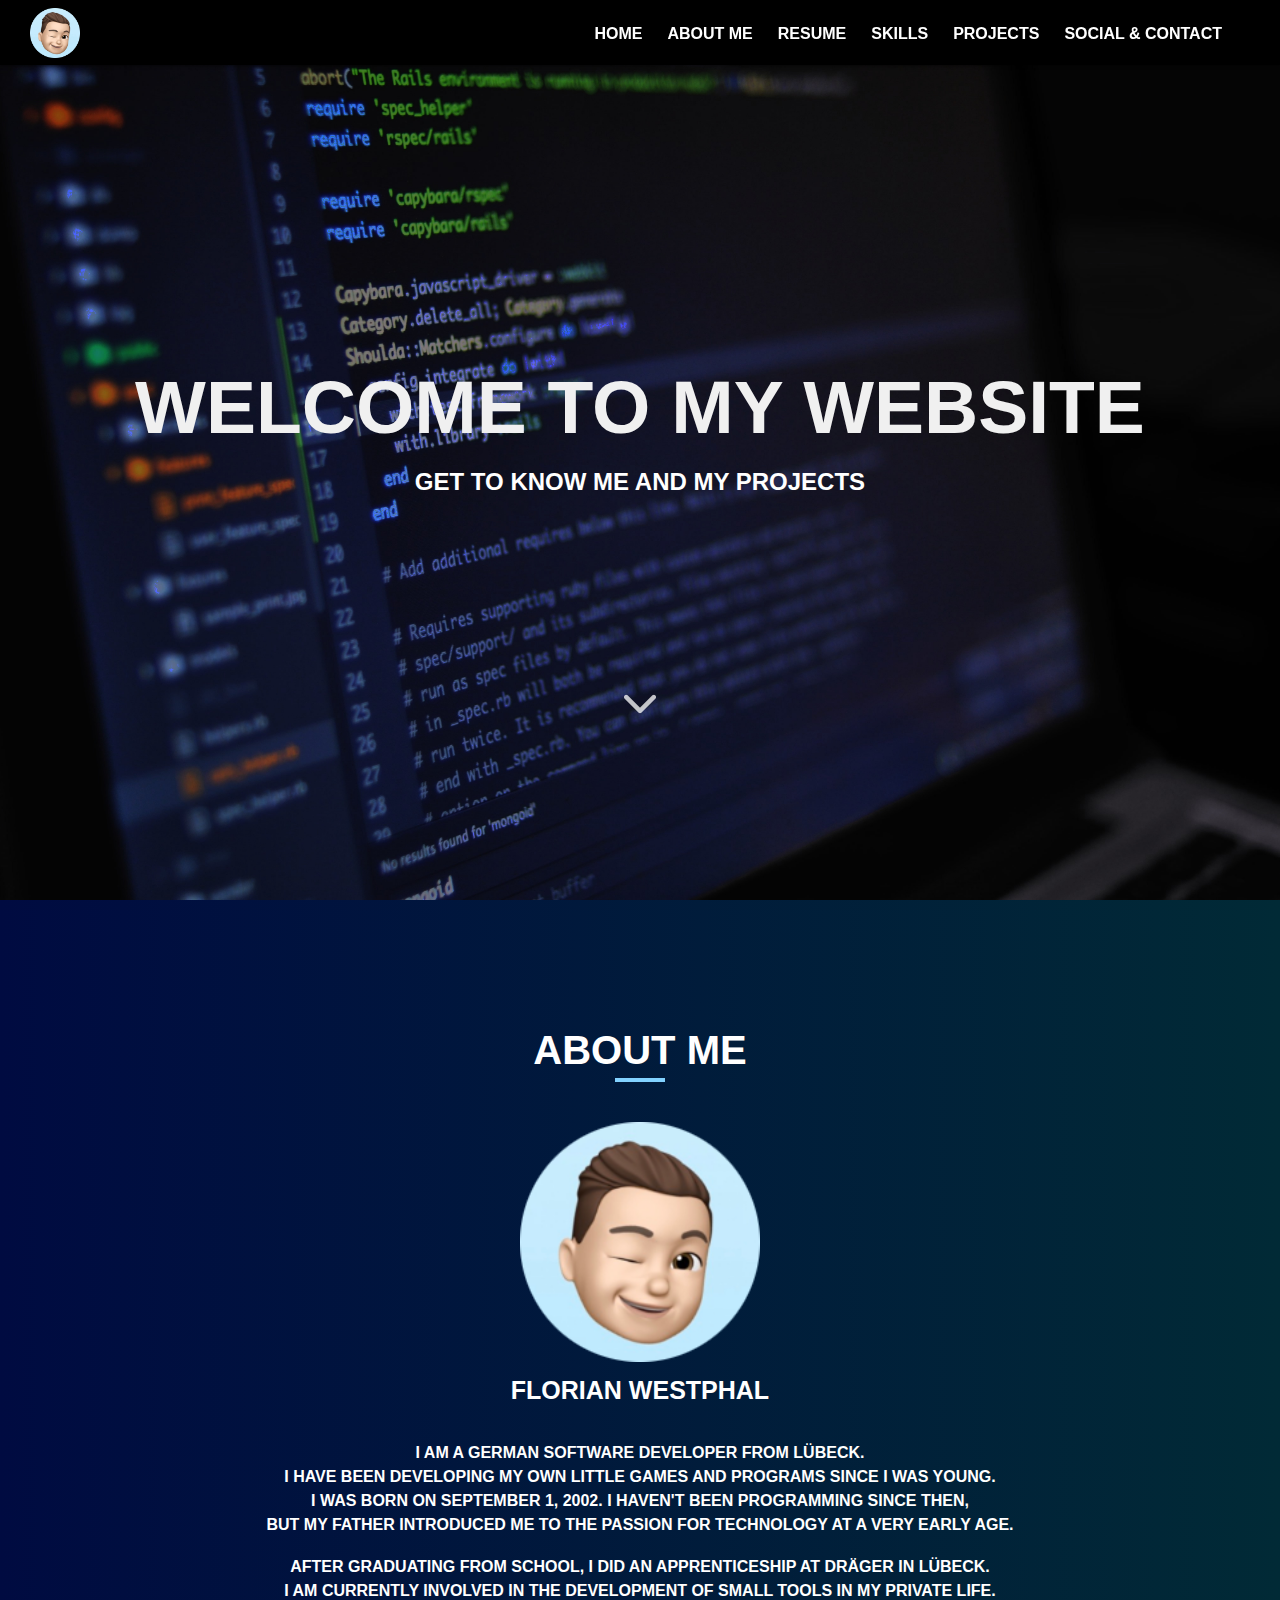
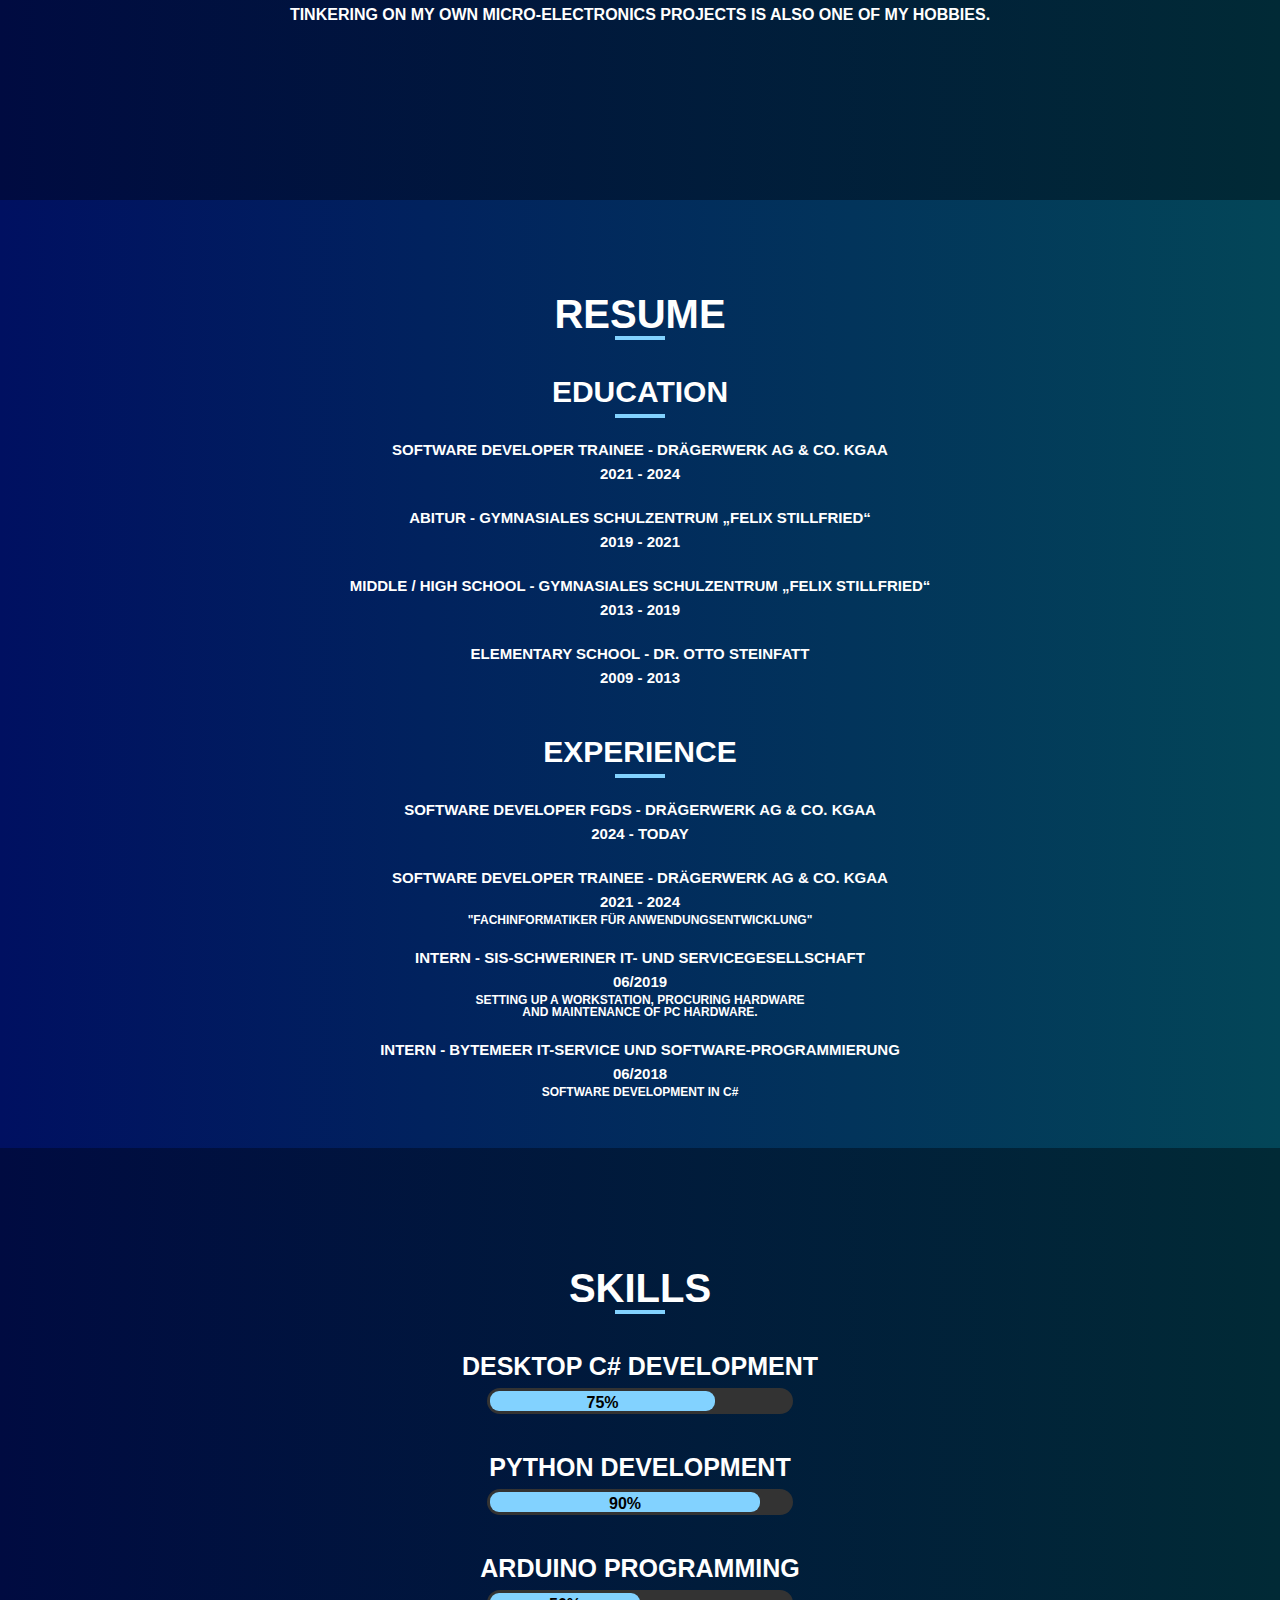
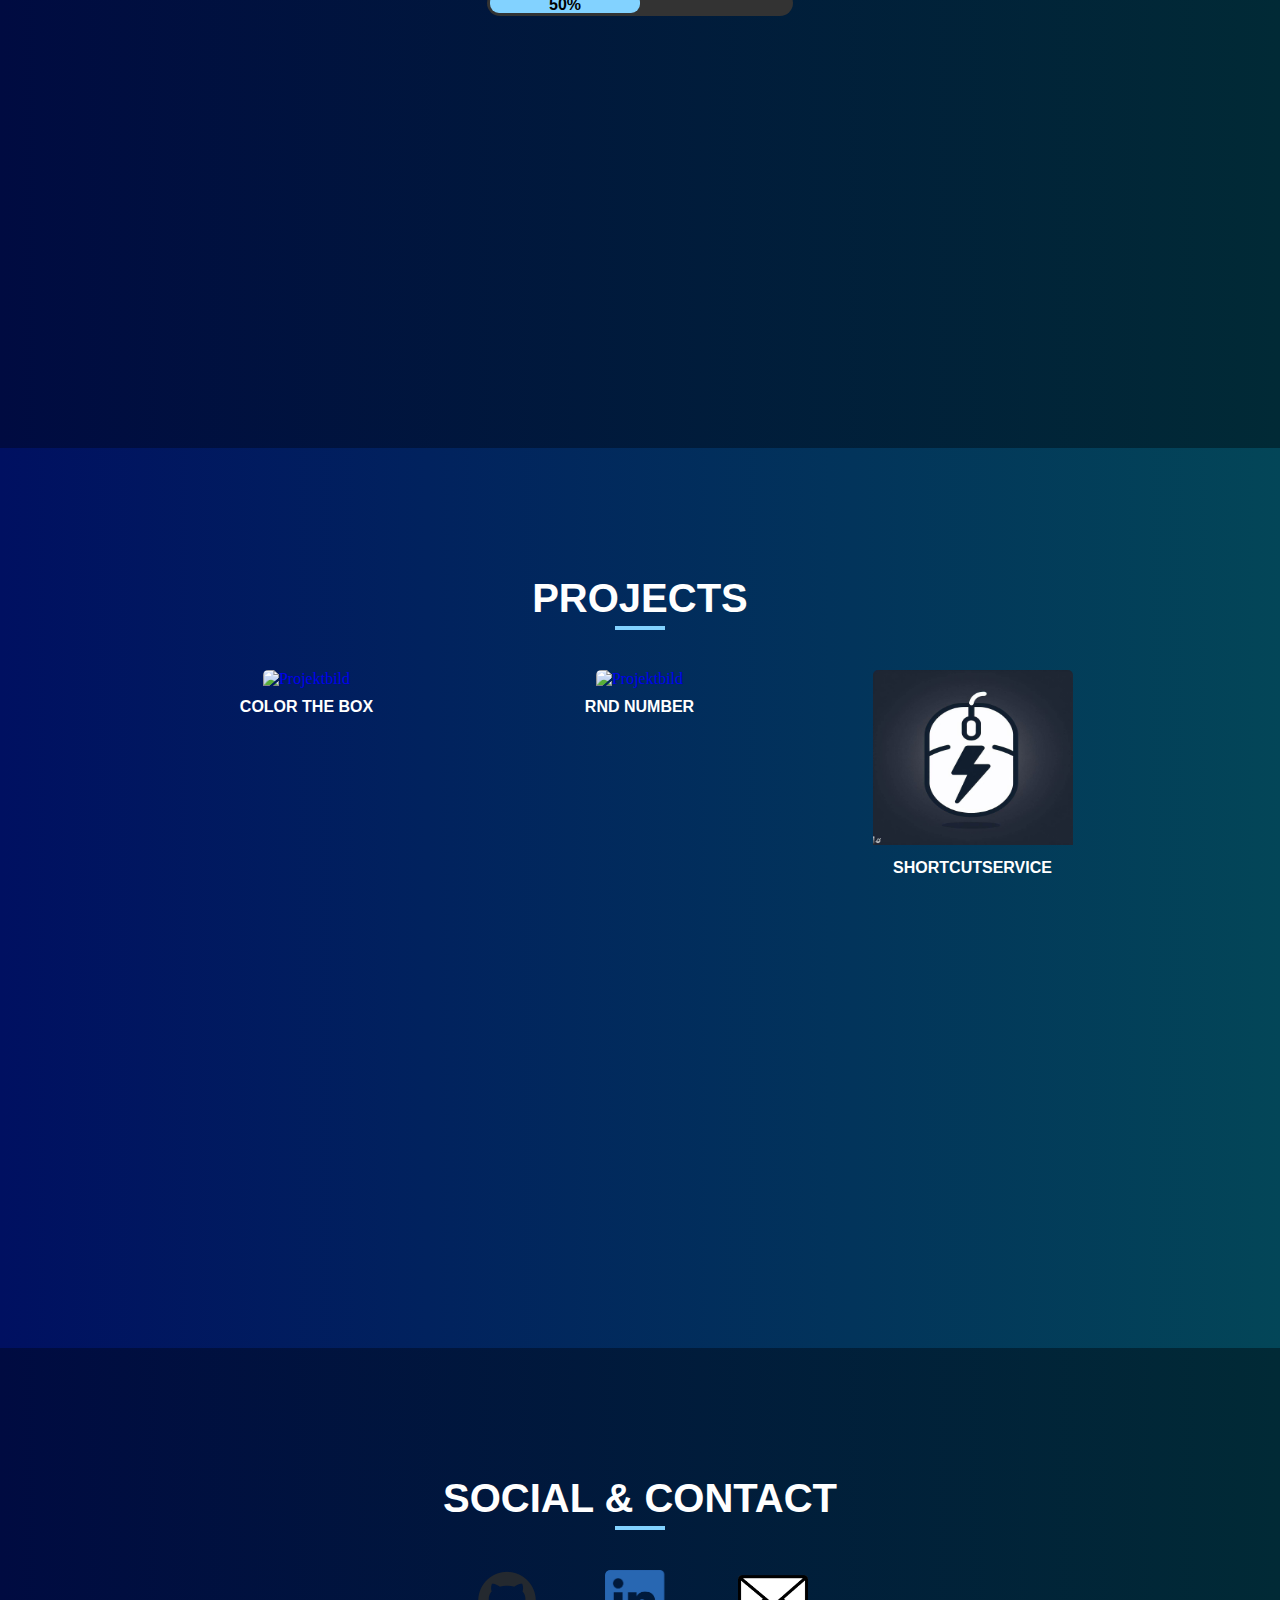
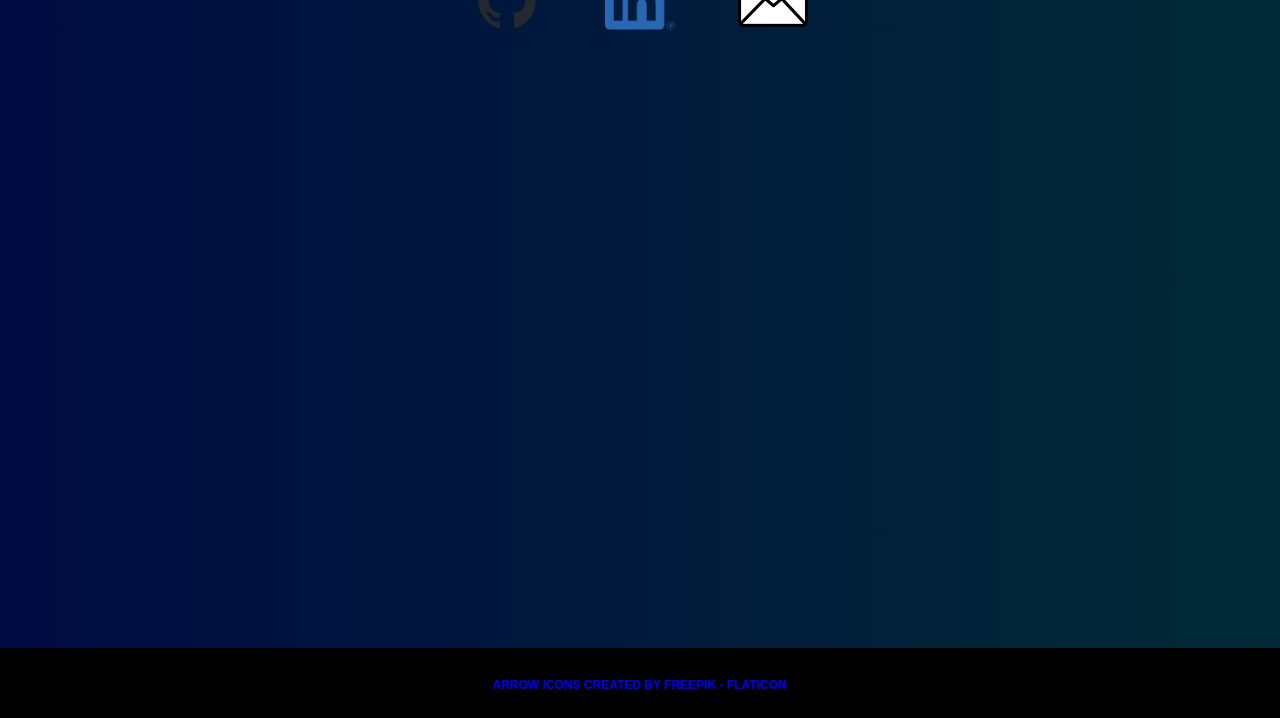
==== index.html @ 8816651f "Update index.html" ====
<!DOCTYPE html>
<html>

    <head>
        <title>Florian Westphal</title>
        <meta charset="utf-8">
        <link rel="stylesheet" type="text/css" href="style.css">
        <meta name="robots" content="noindex">
    </head>

    <body>
        <!-------------Header-------------------------------------->
        <header>

            <div id="logo">
                <a href="#">
                    <img src="img/logo.png" alt="logo">
                </a>
            </div>

            <nav>
                <ul>
                    <li><a href="#home">Home</a></li>
                    <li><a href="#about">About Me</a></li>
                    <li><a href="#resume">Resume</a></li>3
                    <li><a href="#skills">Skills</a></li>
                    <li><a href="#projects">Projects</a></li>
                    <li><a href="#social">Social & Contact</a></li>                    
                </ul>
            </nav>

        </header>
        
        <!-------------Home-------------------------------------->

        <section id="home">
            <hr>
            <h1>Welcome to my Website</h1>
            <br>
            <h2>Get to know me and my projects</h2>
            <a href="#about">
                <img src="img/arrow.png" alt="Pfeil">
            </a>
        </section>

        <!-------------About-------------------------------------->

        <section id="about">
            <h3>About Me</h3>
            <hr>
            <img src="img/logo.png" alt="Bild">
            <h4>Florian Westphal</h4>
            <br>
            <br>
            <p> I am a German software developer from Lübeck. <br>
                I have been developing my own little games and programs since I was young. <br>
                I was born on September 1, 2002. I haven't been programming since then, <br>
                but my father introduced me to the passion for technology at a very early age. <br>
            </p>
            <br>
            <p>
                After graduating from school, I did an apprenticeship at Dräger in Lübeck. <br>
                I am currently involved in the development of small tools in my private life. <br>
                Tinkering on my own micro-electronics projects is also one of my hobbies. <br>
            </p>
        </section>

        <!-------------Resume-------------------------------------->

        <section id="resume">
            <h3>Resume</h3>
            <hr>
            
            <ul>
                <h4>Education</h4>
                <hr>
                <li>
                    <h5>Software Developer Trainee - Drägerwerk AG & Co. KGaA</h5>
                    <h6>2021 - 2024</h6>
                </li>
                <li>
                    <h5>Abitur - Gymnasiales Schulzentrum „Felix Stillfried“</h5>
                    <h6>2019 - 2021</h6>
                </li>
                <li>
                    <h5>Middle / High School - Gymnasiales Schulzentrum „Felix Stillfried“</h5>
                    <h6>2013 - 2019</h6>
                </li>
                <li>
                    <h5>Elementary School - Dr. Otto Steinfatt</h5>
                    <h6>2009 - 2013</h6>
                </li>
            </ul>
            
            <ul>
                <h4>Experience</h4>
                <hr>
                 <li>
                    <h5>Software Developer FGDS - Drägerwerk AG & Co. KGaA</h5>
                    <h6>2024 - today</h6>
                </li>
                <li>
                    <h5>Software Developer Trainee - Drägerwerk AG & Co. KGaA</h5>
                    <h6>2021 - 2024</h6>
                    <p>"Fachinformatiker für Anwendungsentwicklung"</p>
                </li>
                <li>
                    <h5>Intern - SIS-Schweriner IT- und Servicegesellschaft</h5>
                    <h6>06/2019</h6>
                    <p>setting up a workstation, procuring hardware <br>
                        and maintenance of PC hardware.
                    </p>
                </li>
                <li>
                    <h5>Intern - ByteMeer IT-Service und Software-Programmierung</h5>
                    <h6>06/2018</h6>
                    <p>Software development in C#</p>
                </li>
            </ul>
        </section>

        <!-------------Resume-------------------------------------->

        <section id="skills">
            <h3>Skills</h3>
            <hr>
            
            <ul>                
                <li>
                    <h4>Desktop C# Development</h4>
                    <div id="progressbarC" max="100" value="75"></div>               
                </li>
                <li>
                    <h4>Python Development</h4>
                    <div id="progressbarPython" max="100" value="90"></div>               
                </li>
                <li>
                    <h4>Arduino Programming</h4>
                    <div id="progressbarArduino" max="100" value="50"></div>               
                </li>
            </ul>
        </section>

        <!-------------projects-------------------------------------->

        <section id="projects">
            <h3>Projects</h3>
            <hr>
            <div id="articles">
                <ul>
                    <li>
                        <a href="https://westi002.itch.io/color-the-box">
                            <img src="https://img.itch.zone/aW1hZ2UvMjg3NTg2LzE0MDczMjQucG5n/315x250%23c/lHtg%2Bj.png" alt="Projektbild">
                        </a>
                        <p>Color The Box</p>
                    </li>
                    <li>
                        <a href="https://westi002.itch.io/rnd-number">
                            <img src="https://img.itch.zone/aW1nLzE2NDk0NDYucG5n/105x83%23/07%2BYwO.png" alt="Projektbild">
                        </a>
                        <p>Rnd Number</p>
                    </li>
                    <li>
                        <a href="https://github.com/Westi02/ShortcutService">
                            <img src="img/shortcutservice.png" alt="Projektbild">
                        </a>
                        <p>ShortcutService</p>
                    </li>
                    
                </ul>
            </div>
        </section>

        <!-------------Social-------------------------------------->

        <section id="social">
            <h3>Social & Contact</h3>
            <hr>
            <div id="socialmedia">
                <ul>
                    <li>
                        <a href="https://github.com/Westi02">
                            <img id="github_icon" src="img/github.png" alt="Github">
                        </a>
                    </li>
                    <li>
                        <a href="https://www.linkedin.com/in/florian-westphal-61707525a">
                            <img id="linkedIn_icon" src="img/LI-In-Bug.png" alt="LinkedIn">
                        </a>
                    </li>
                    <li>
                        <a href="mailto:mail@florianwestphal.de">
                            <img id="mail_icon" src="img/mail.png" alt="Artikelbild">
                        </a>
                    </li>
                    
                </ul>
            </div>
        </section>

        <!-------------Footer-------------------------------------->

        <footer>
            <p>
                <a href="https://www.flaticon.com/free-icons/arrow" title="arrow icons">Arrow icons created by Freepik - Flaticon</a>
            </p>
        </footer>


    </body>
</html>
---- style.css ----
* {
    margin:0;
    padding:0;
}

/* Body ***************************************************/

html, body {
    margin: 0;
    padding: 0;
    height: 100%;
    text-align: center;
}

section{
    min-height: 100%;
}

a {
    text-decoration: none;
}

li {
    list-style-type: none;
}

h1, h2, h3, h4, h5, h6, p {
    font-family: Arial, Helvetica, sans-serif;
    font-weight: 600;
    color: white;
    text-transform: uppercase;
}

h3 {
    font-size: 40px;
    padding-top: 10%;
    margin-bottom: 5px;
}

hr {
    width: 50px;
    height: 4px;
    background: rgb(130, 210, 255);
    border: 0px;
    margin: 0 auto 40px auto;
}

#logo, li, img, .button{
    transition: all 300ms;
    -webkit-transition: all 300ms;
    -moz-transition: all 300ms;
    -o-transition: all 300ms;
}

/* Header ***************************************************/
 
header {
    width: 100%;
    height: 65px;
    position: fixed;
    top: 0;
    left: 0;
    background: black;
    box-shadow: 0px 1px 3px rgba(0, 0, 0, 0.5);
    z-index: 1000;
}

#logo {
    width: 50px;
    float: left;
    margin: 8px 0px 0px 30px;
}

#logo:hover {
    opacity: 0.5;
}

#logo img {
    width: 100%;
}

header nav {
    float: right;
    margin: 25px 50px 0px 0px;
}

header nav ul li {
    float: left;
    margin-left: 25px;
}

header nav ul li a {
    font-family: Arial, Helvetica, sans-serif;
    font-weight: 600;
    color: white;
    font-size: 16px;
    text-transform: uppercase;
}

/* Home ***************************************************/

#home {
    background: url(img/banner.jpg);
    background-position: center, center;
    background-size: cover;
    background-attachment: fixed;
}

#home h1 {
    margin: 40vh auto 0px auto;
    font-size: 75px;
    color: #f0f0f0;
}

#home img {
    width: 32px;
    margin-top: 15%;
    opacity: 0.75;
}

#home img:hover {
    opacity: 1;
}

/* About ***************************************************/

#about{
    background: rgb(0,11,65);
    background: linear-gradient(90deg, rgba(0,11,65,1) 0%, rgba(1,42,54,1) 100%);
}

#about img {
    width: 240px;
}

#about img:hover {
    transform: scale(1.1);
    -webkit-transform: scale(1.1);
    -moz-transform: scale(1.1);
    -o-transform: scale(1.1);
}

#about h4 {
    margin-top: 10px;
    font-size: 25px;
}

#about p {
    width: 800px;
    margin: 0 auto 0 auto;
    line-height: 150%;
}

/* Resume ***************************************************/

#resume{
    background: rgb(0,16,97);
    background: linear-gradient(90deg, rgba(0,16,97,1) 0%, rgba(3,70,88,1) 100%);
    line-height: 150%;
}

#resume h3 {
    font-size: 40px;
    padding-top: 8%;
    margin-bottom: 5px;
}

#resume h4 {
    font-size: 30px;
}

#resume h5 {
    font-size: 15px;
}

#resume h6 {
    font-size: 15px;
}

#resume p {
    font-size: 12px;
    line-height: 100%;
}

#resume ul li {
    padding: 10px;
}

#resume ul {
    padding-bottom: 40px;
}

#resume hr {
    width: 50px;
    height: 4px;
    border: 0px;
    margin: 10px auto 40px auto;
}

#resume ul hr {
    width: 50px;
    height: 4px;
    border: 0px;
    margin: 10px auto 10px auto;
}

/* Skills ***************************************************/

#skills{
    background: rgb(0,11,65);
    background: linear-gradient(90deg, rgba(0,11,65,1) 0%, rgba(1,42,54,1) 100%);
    line-height: 150%;
}

#skills hr {
    width: 50px;
    height: 4px;
    border: 0px;
    margin: 10px auto 40px auto;
}

#skills h4 {
    font-size: 25px;
    padding-bottom: 10px;
}

#skills ul li {
    padding-bottom: 40px;
}

#progressbarC {
    background: #333;
    display:inline-block;
    border-radius: 13px;
    height: 20px;
    width: 300px;
    padding: 3px;
    font-family: Arial;
    font-weight: 600;
}

#progressbarC:after {
    display: block;
    background: rgb(130, 210, 255);
    width: 75%;
    height: 100%;
    border-radius: 9px;
    content: attr(value) '%';
}

#progressbarPython {
    background: #333;
    display:inline-block;
    border-radius: 13px;
    height: 20px;
    width: 300px;
    padding: 3px;
    font-family: Arial;
    font-weight: 600;
}

#progressbarPython:after {
    display: block;
    background: rgb(130, 210, 255);
    width: 90%;
    height: 100%;
    border-radius: 9px;
    content: attr(value) '%';
}

#progressbarArduino {
    background: #333;
    display:inline-block;
    border-radius: 13px;
    height: 20px;
    width: 300px;
    padding: 3px;
    font-family: Arial;
    font-weight: 600;
}

#progressbarArduino:after {
    display: block;
    background: rgb(130, 210, 255);
    width: 50%;
    height: 100%;
    border-radius: 9px;
    content: attr(value) '%';
}

/* projects ***************************************************/

#projects {
    background: rgb(0,16,97);
    background: linear-gradient(90deg, rgba(0,16,97,1) 0%, rgba(3,70,88,1) 100%);
}

#articles {
    width: 1000px;
    margin: 0 auto 0 auto;
}

#projects ul {
    padding: 0;
}

#projects ul li {
    width: 33.3%;
    float: left;
    margin-bottom: 50px;
}

#projects ul li:hover {
    transform: scale(1.1);
    -webkit-transform: scale(1.1);
    -moz-transform: scale(1.1);
    -o-transform: scale(1.1);
}

#projects img {
    width: 200px;
    height: 175px;
    border-radius: 5px;
    padding-bottom: 10px;
}

/* social ***************************************************/

#social {
    background: rgb(0,11,65);
    background: linear-gradient(90deg, rgba(0,11,65,1) 0%, rgba(1,42,54,1) 100%);
}

#social ul {
    padding: 0;
}

#social ul li {
    width: 33.3%;
    float: left;
    margin-bottom: 20px;
}

#social img:hover {
    transform: scale(1.1);
    -webkit-transform: scale(1.1);
    -moz-transform: scale(1.1);
    -o-transform: scale(1.1);
    box-shadow: 0px 5px 5px rgba(0, 0, 0, 0.5);
}

#linkedIn_icon {
    width: 70.5px;
    height: 60px;
    border-radius: 5px;
}

#github_icon {
    width: 60px;
    height: 60px;
    border-radius: 5px;
}

#mail_icon {
    width: 70px;
    height: 52px;
    border-radius: 5px;
    padding-top: 5px;
}

#socialmedia{
    width: 400px;
    margin: 0 auto 0 auto;
}

/* Footer ***************************************************/

footer {
    width: 100%;
    height: 70px;
    background-color: Black;
}

footer p {
    font-size: 12px;
    color: white;
    padding-top: 30px;
}
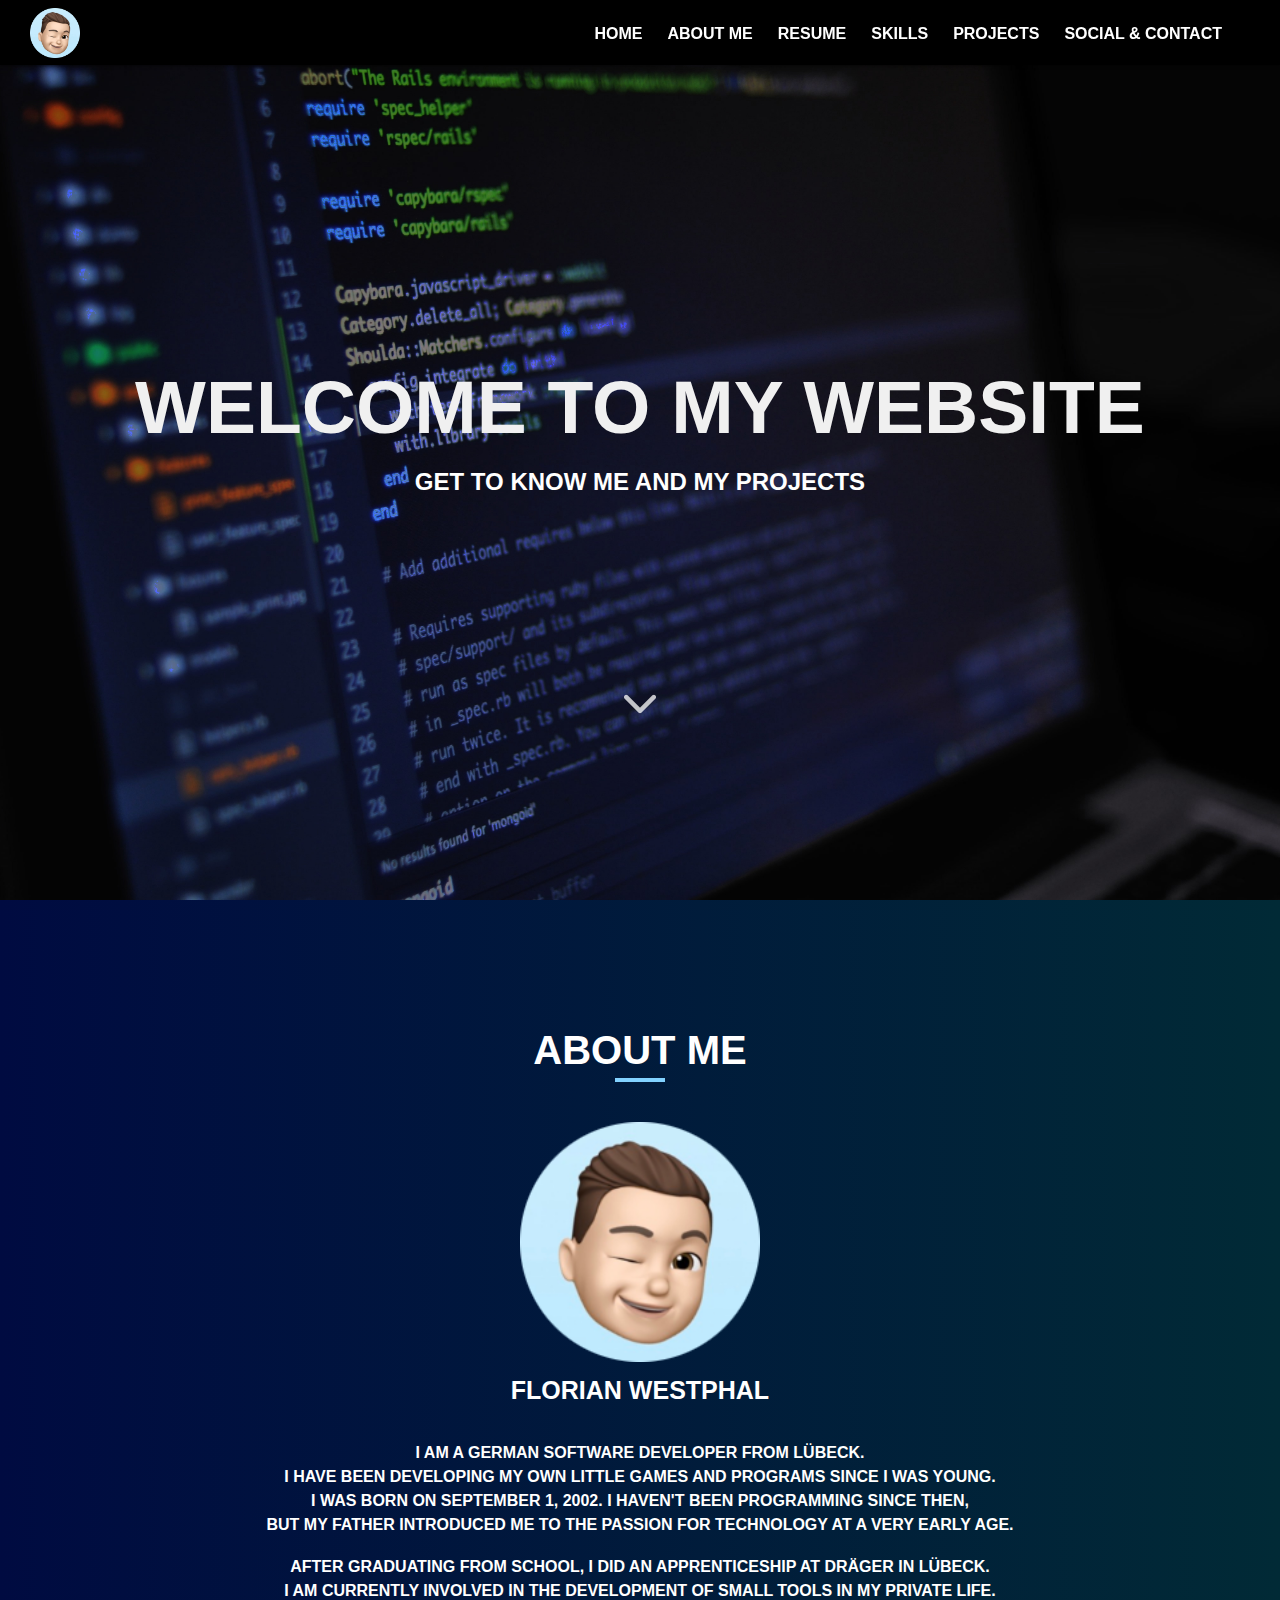
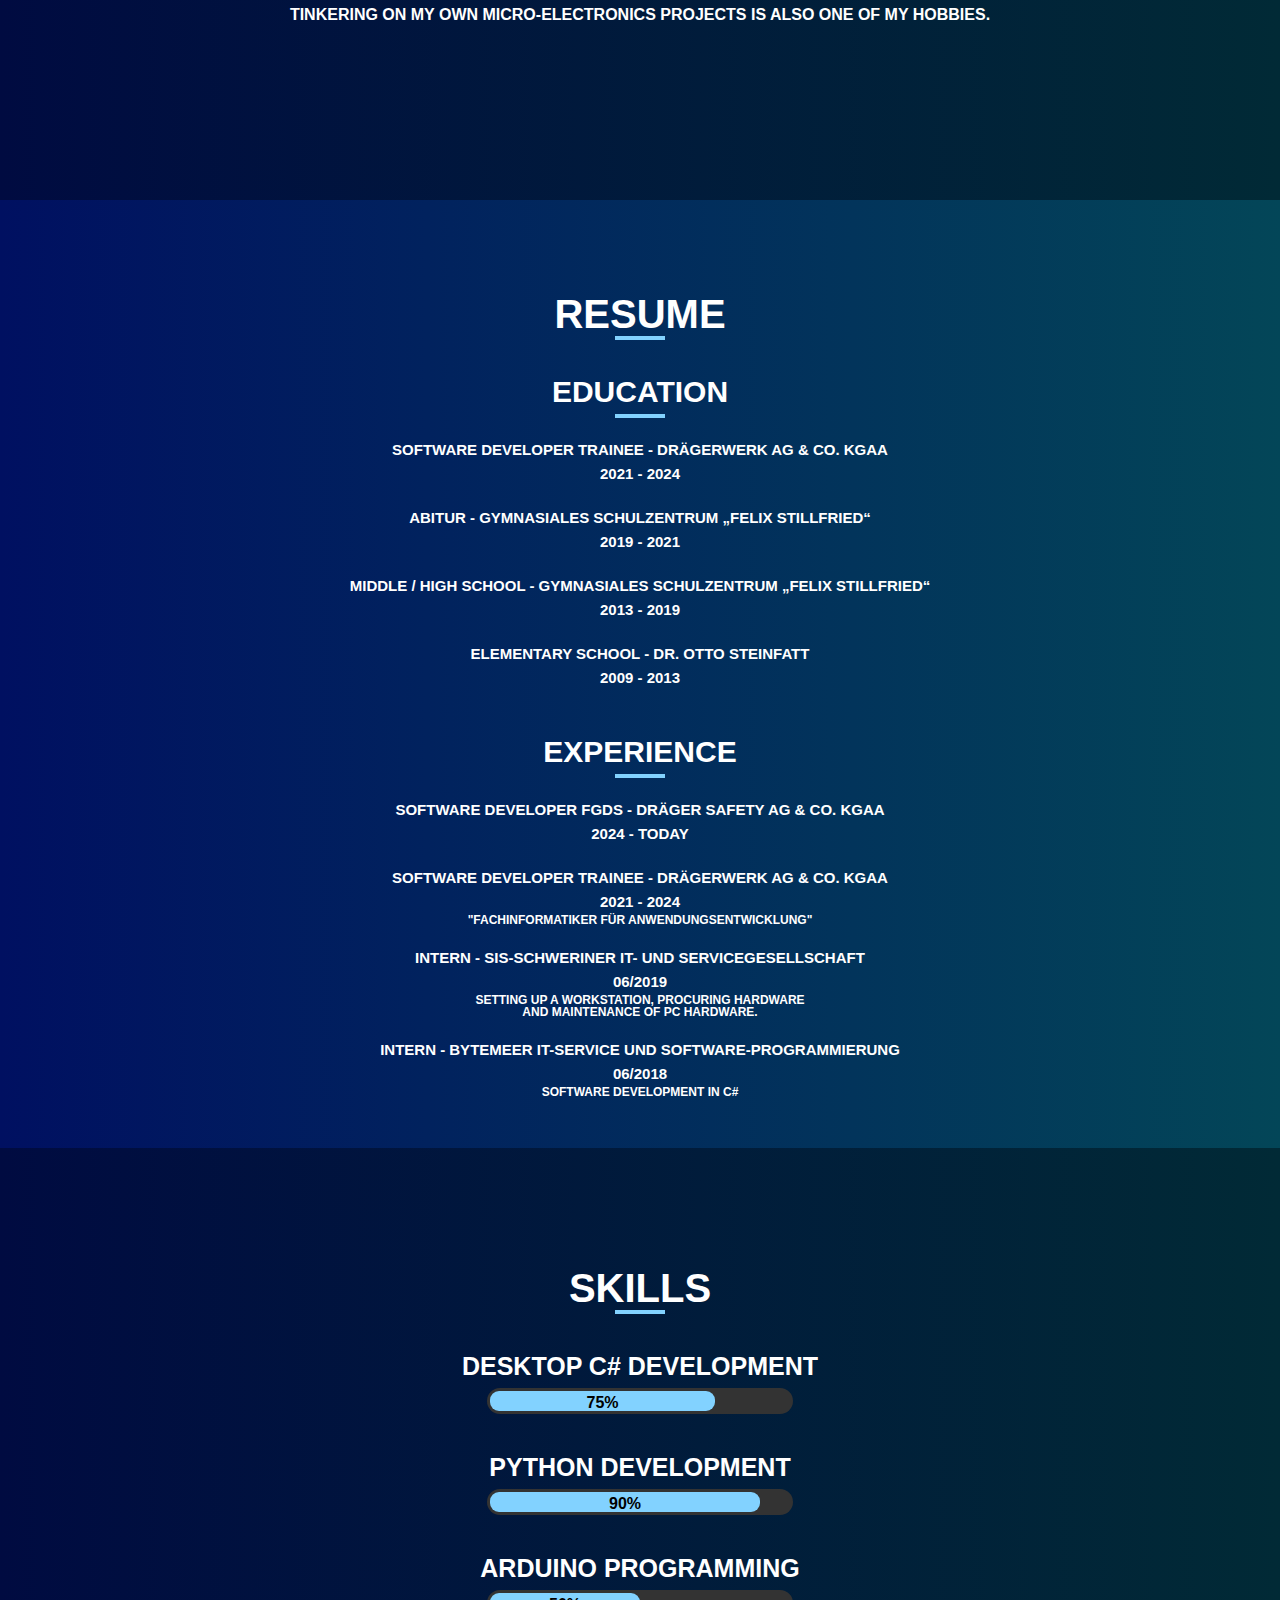
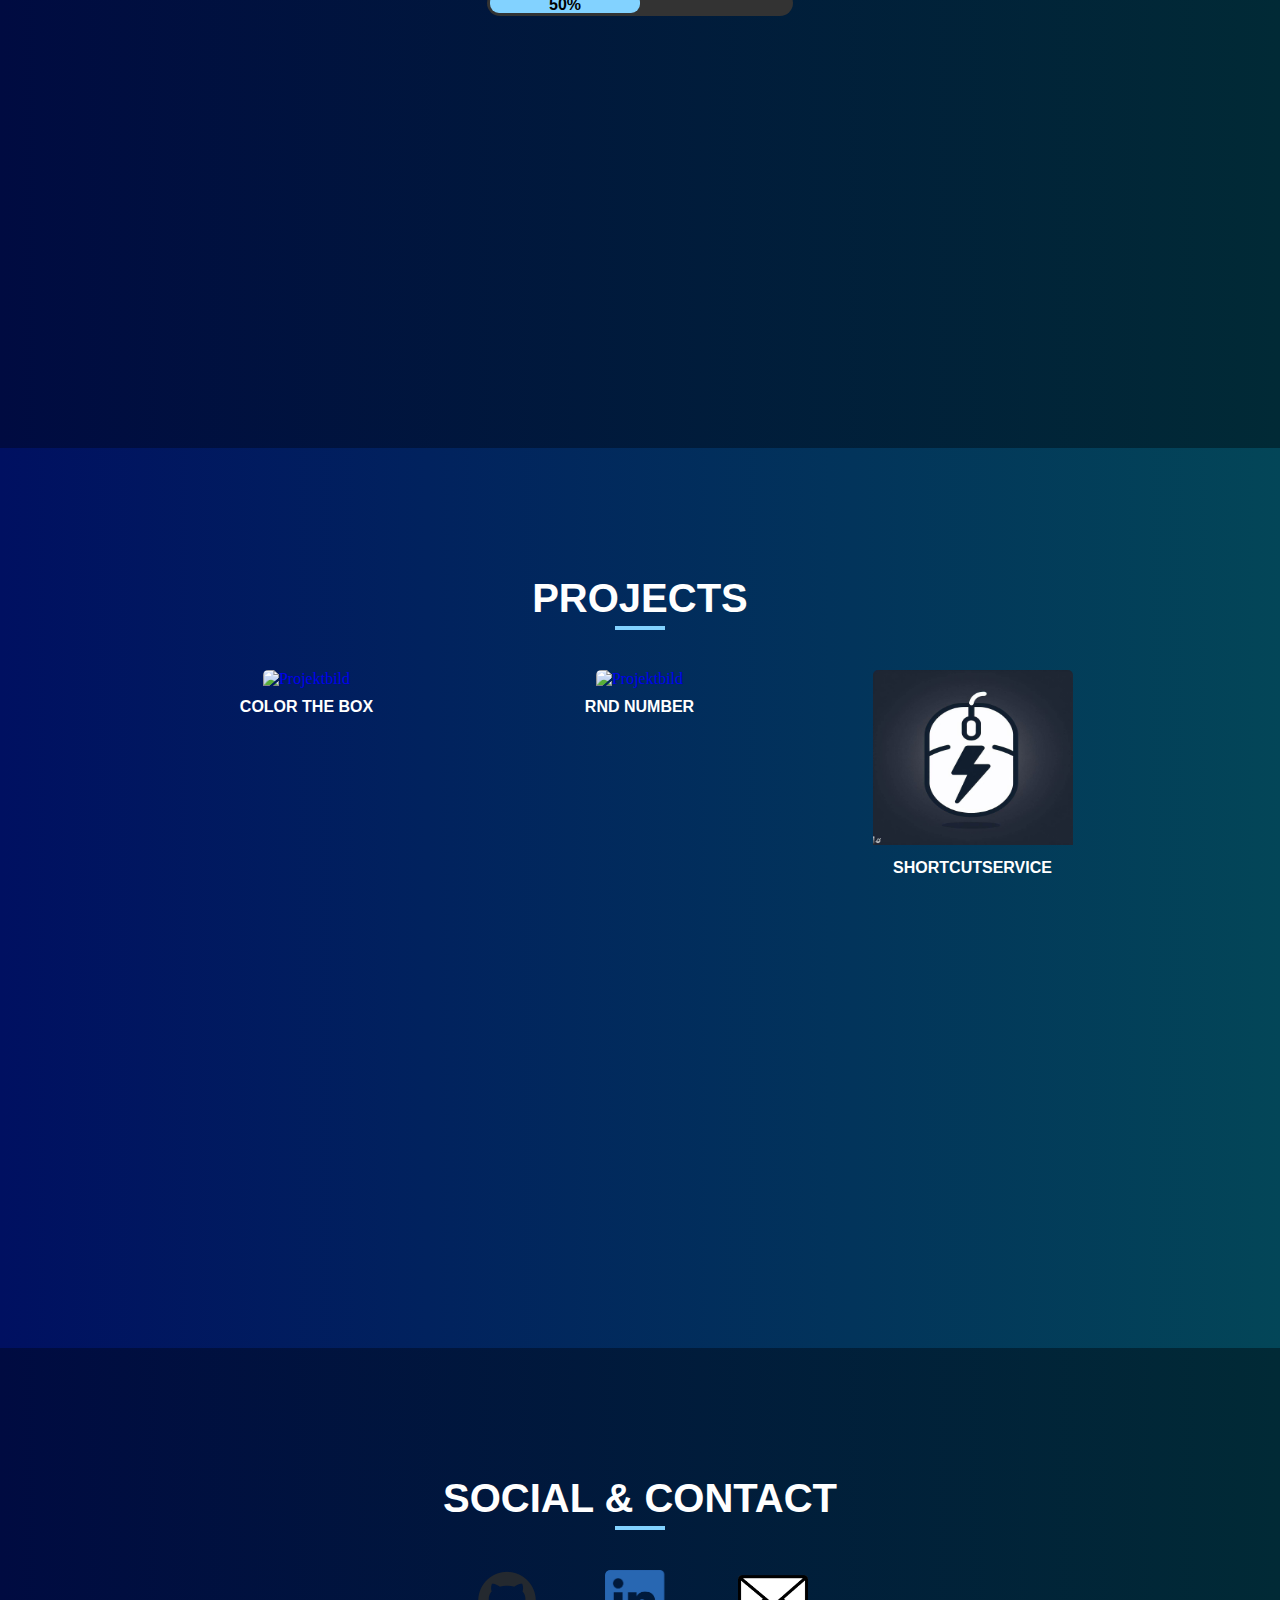
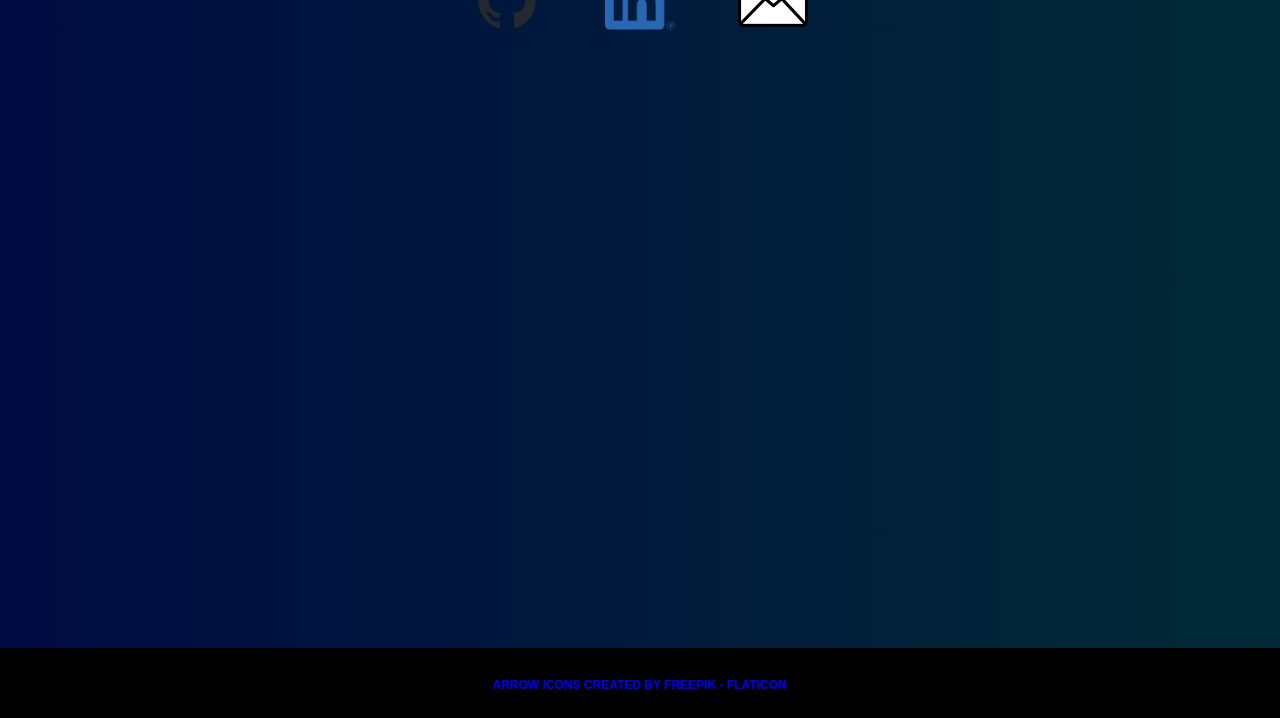
==== commit b397b95f: "Update index.html" ====
--- a/index.html
+++ b/index.html
@@ -96,7 +96,7 @@
                 <h4>Experience</h4>
                 <hr>
                  <li>
-                    <h5>Software Developer FGDS - Drägerwerk AG & Co. KGaA</h5>
+                    <h5>Software Developer FGDS - Dräger Safety AG & Co. KGaA</h5>
                     <h6>2024 - today</h6>
                 </li>
                 <li>
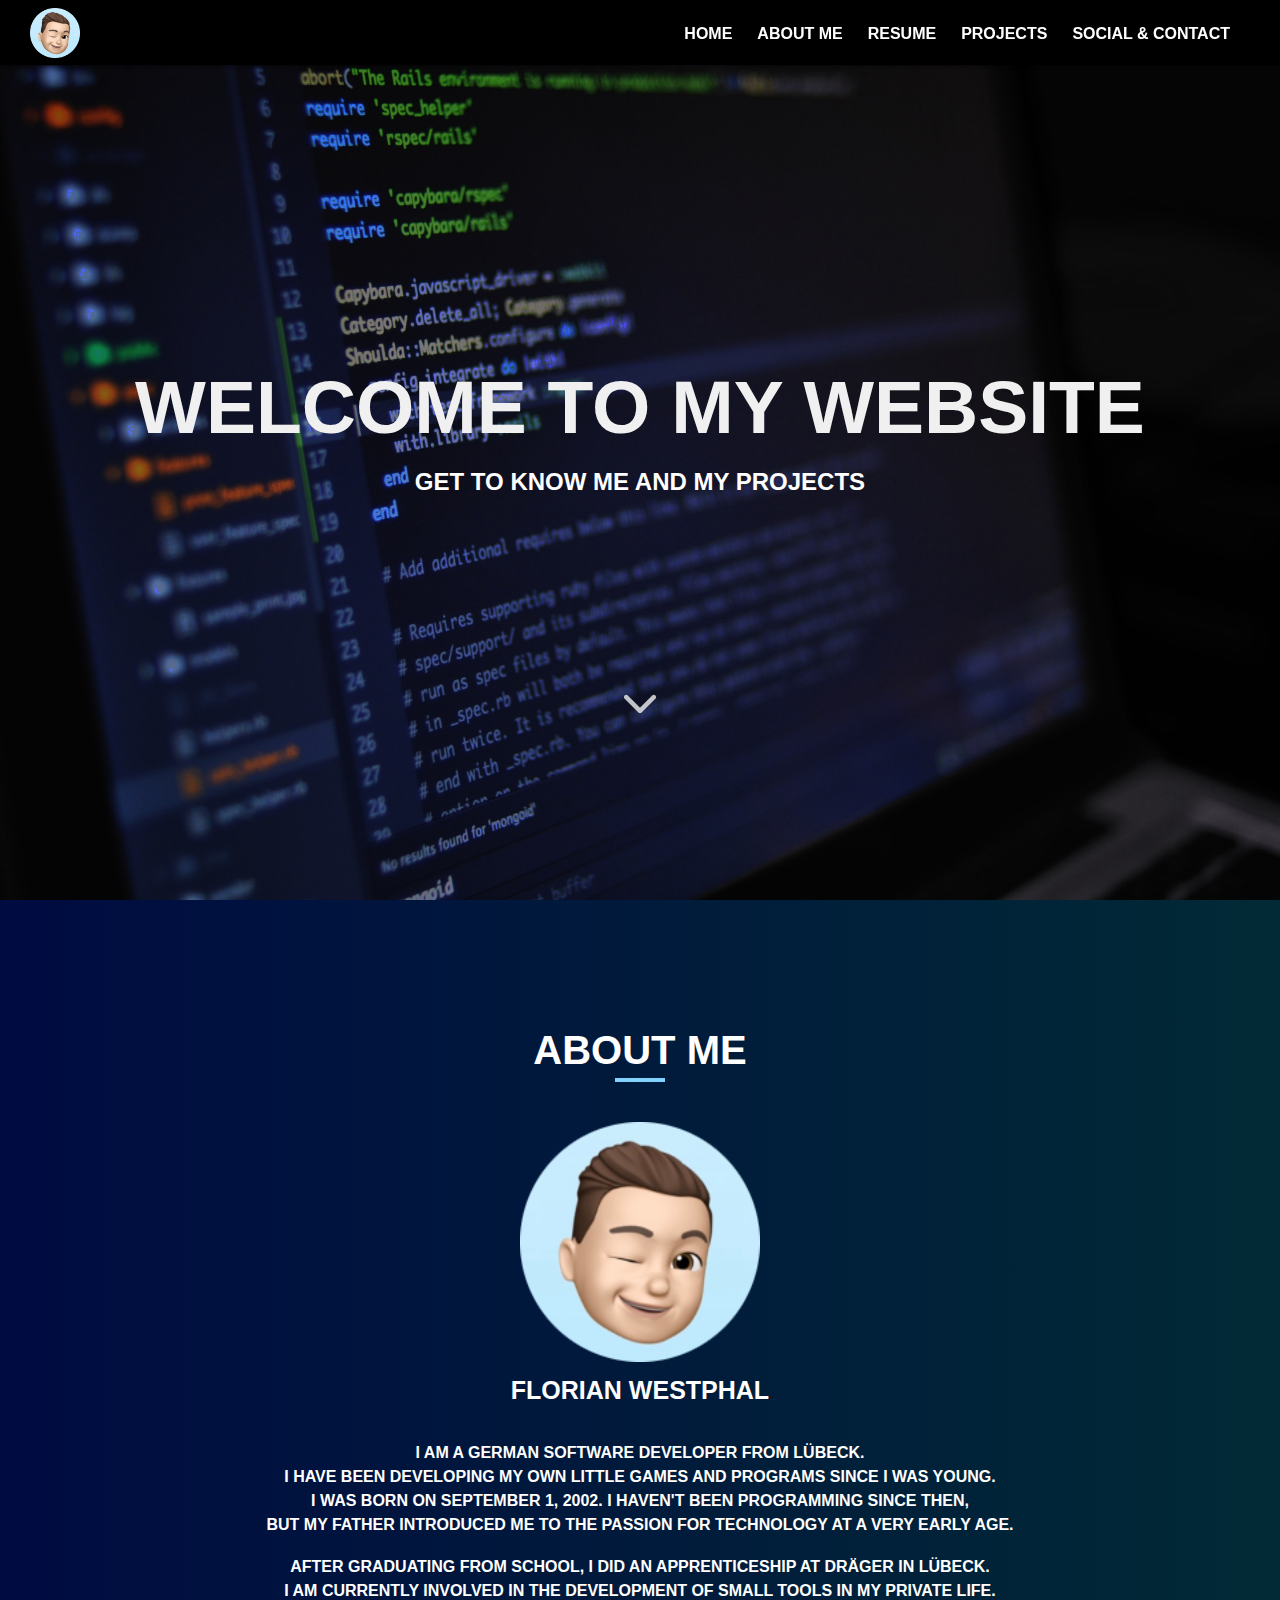
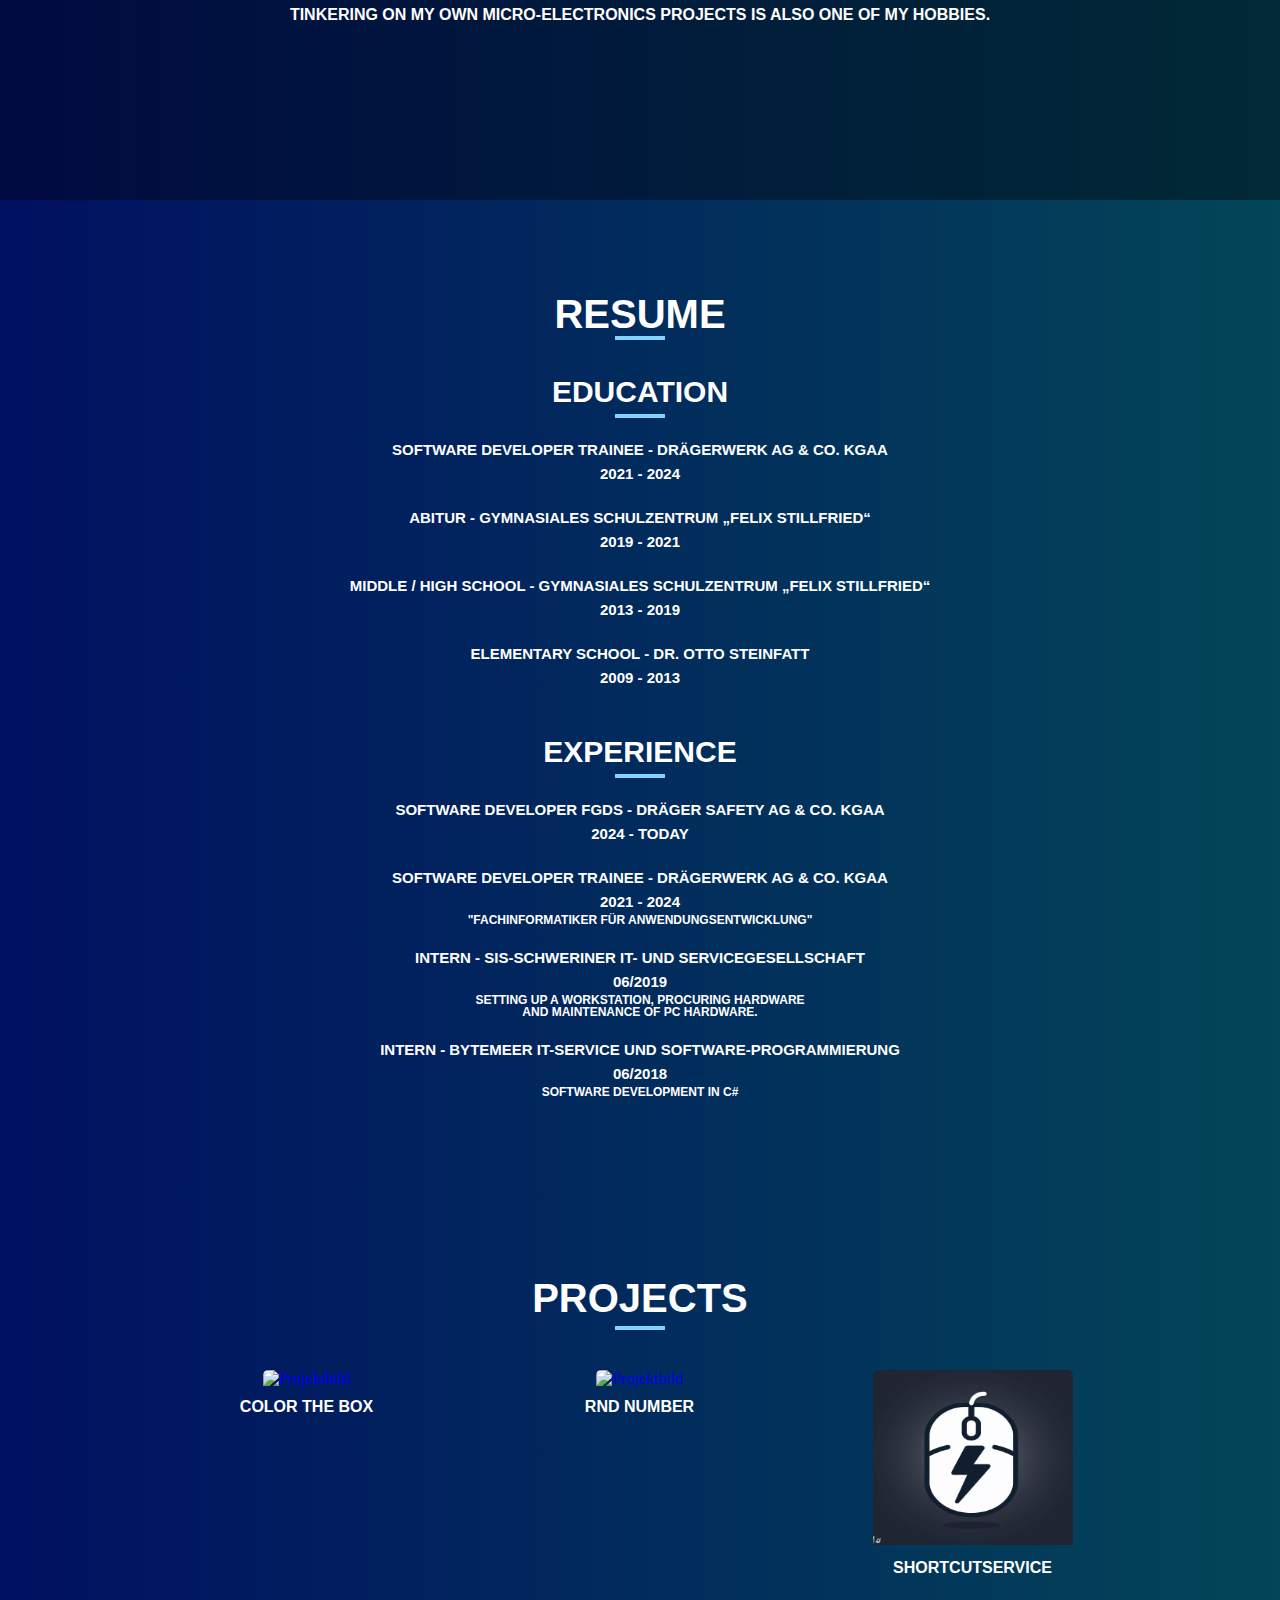
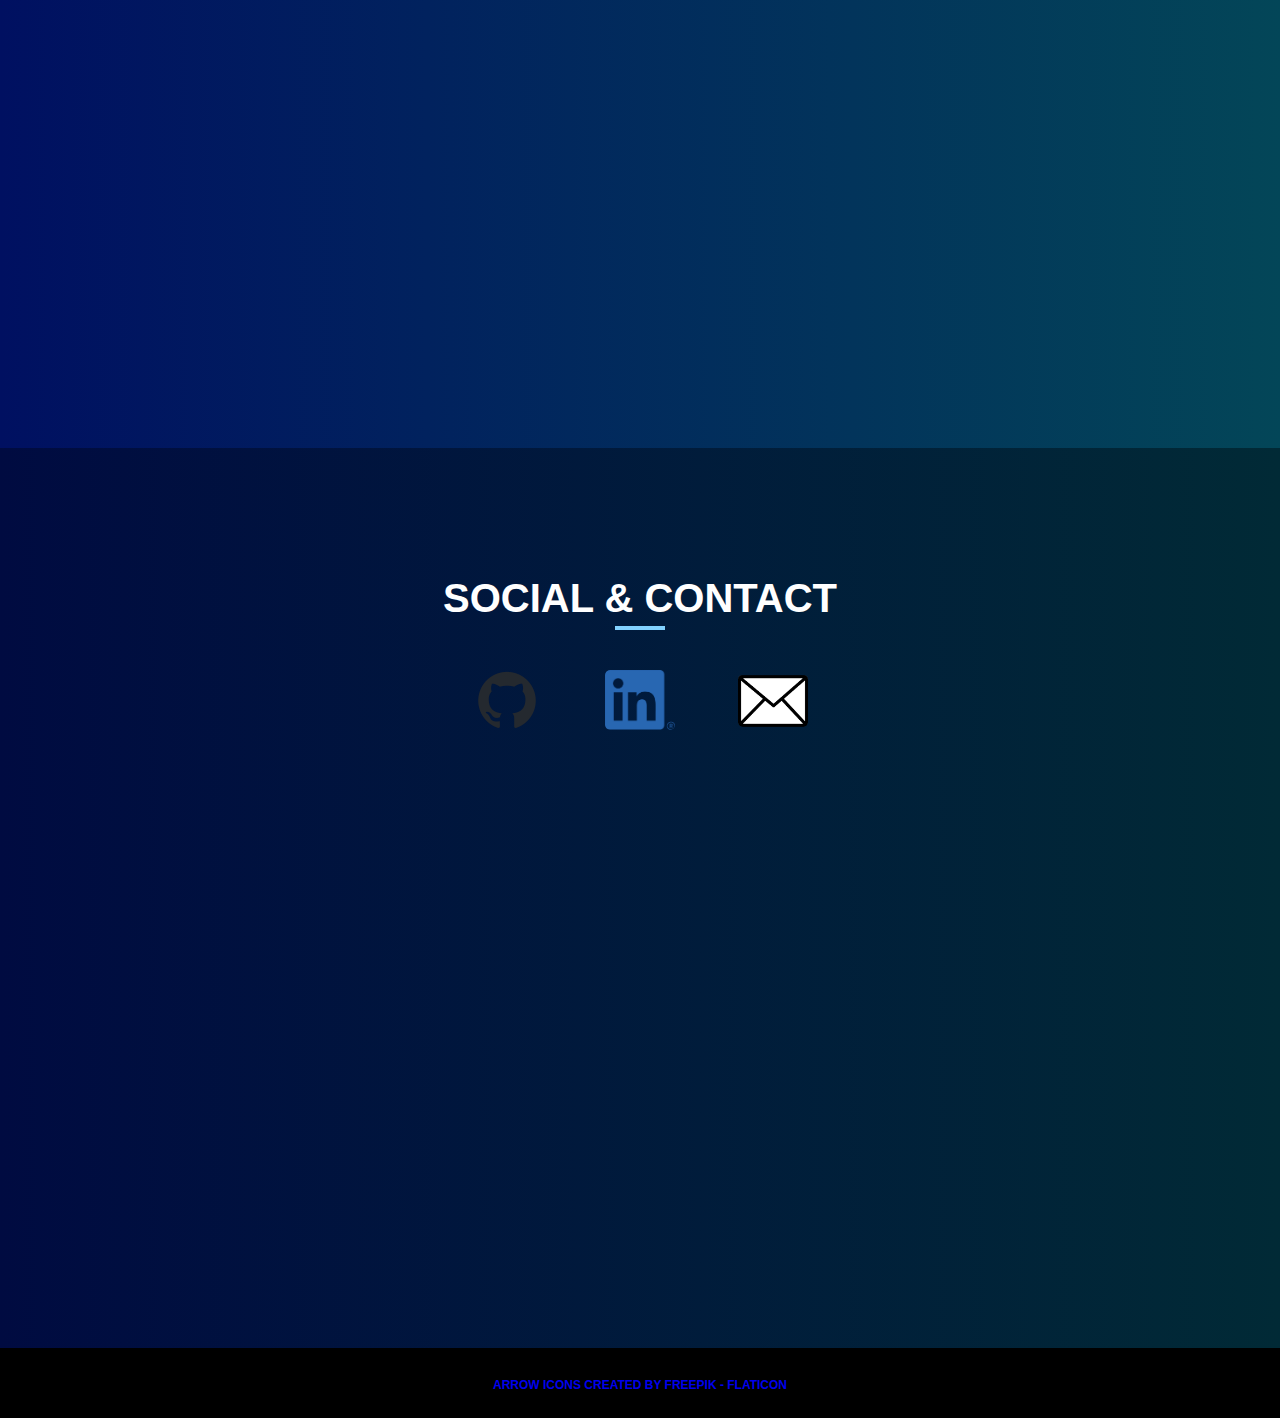
==== commit 538ed00b: "Update index.html" ====
--- a/index.html
+++ b/index.html
@@ -22,8 +22,7 @@
                 <ul>
                     <li><a href="#home">Home</a></li>
                     <li><a href="#about">About Me</a></li>
-                    <li><a href="#resume">Resume</a></li>3
-                    <li><a href="#skills">Skills</a></li>
+                    <li><a href="#resume">Resume</a></li>
                     <li><a href="#projects">Projects</a></li>
                     <li><a href="#social">Social & Contact</a></li>                    
                 </ul>
@@ -119,28 +118,6 @@
             </ul>
         </section>
 
-        <!-------------Resume-------------------------------------->
-
-        <section id="skills">
-            <h3>Skills</h3>
-            <hr>
-            
-            <ul>                
-                <li>
-                    <h4>Desktop C# Development</h4>
-                    <div id="progressbarC" max="100" value="75"></div>               
-                </li>
-                <li>
-                    <h4>Python Development</h4>
-                    <div id="progressbarPython" max="100" value="90"></div>               
-                </li>
-                <li>
-                    <h4>Arduino Programming</h4>
-                    <div id="progressbarArduino" max="100" value="50"></div>               
-                </li>
-            </ul>
-        </section>
-
         <!-------------projects-------------------------------------->
 
         <section id="projects">
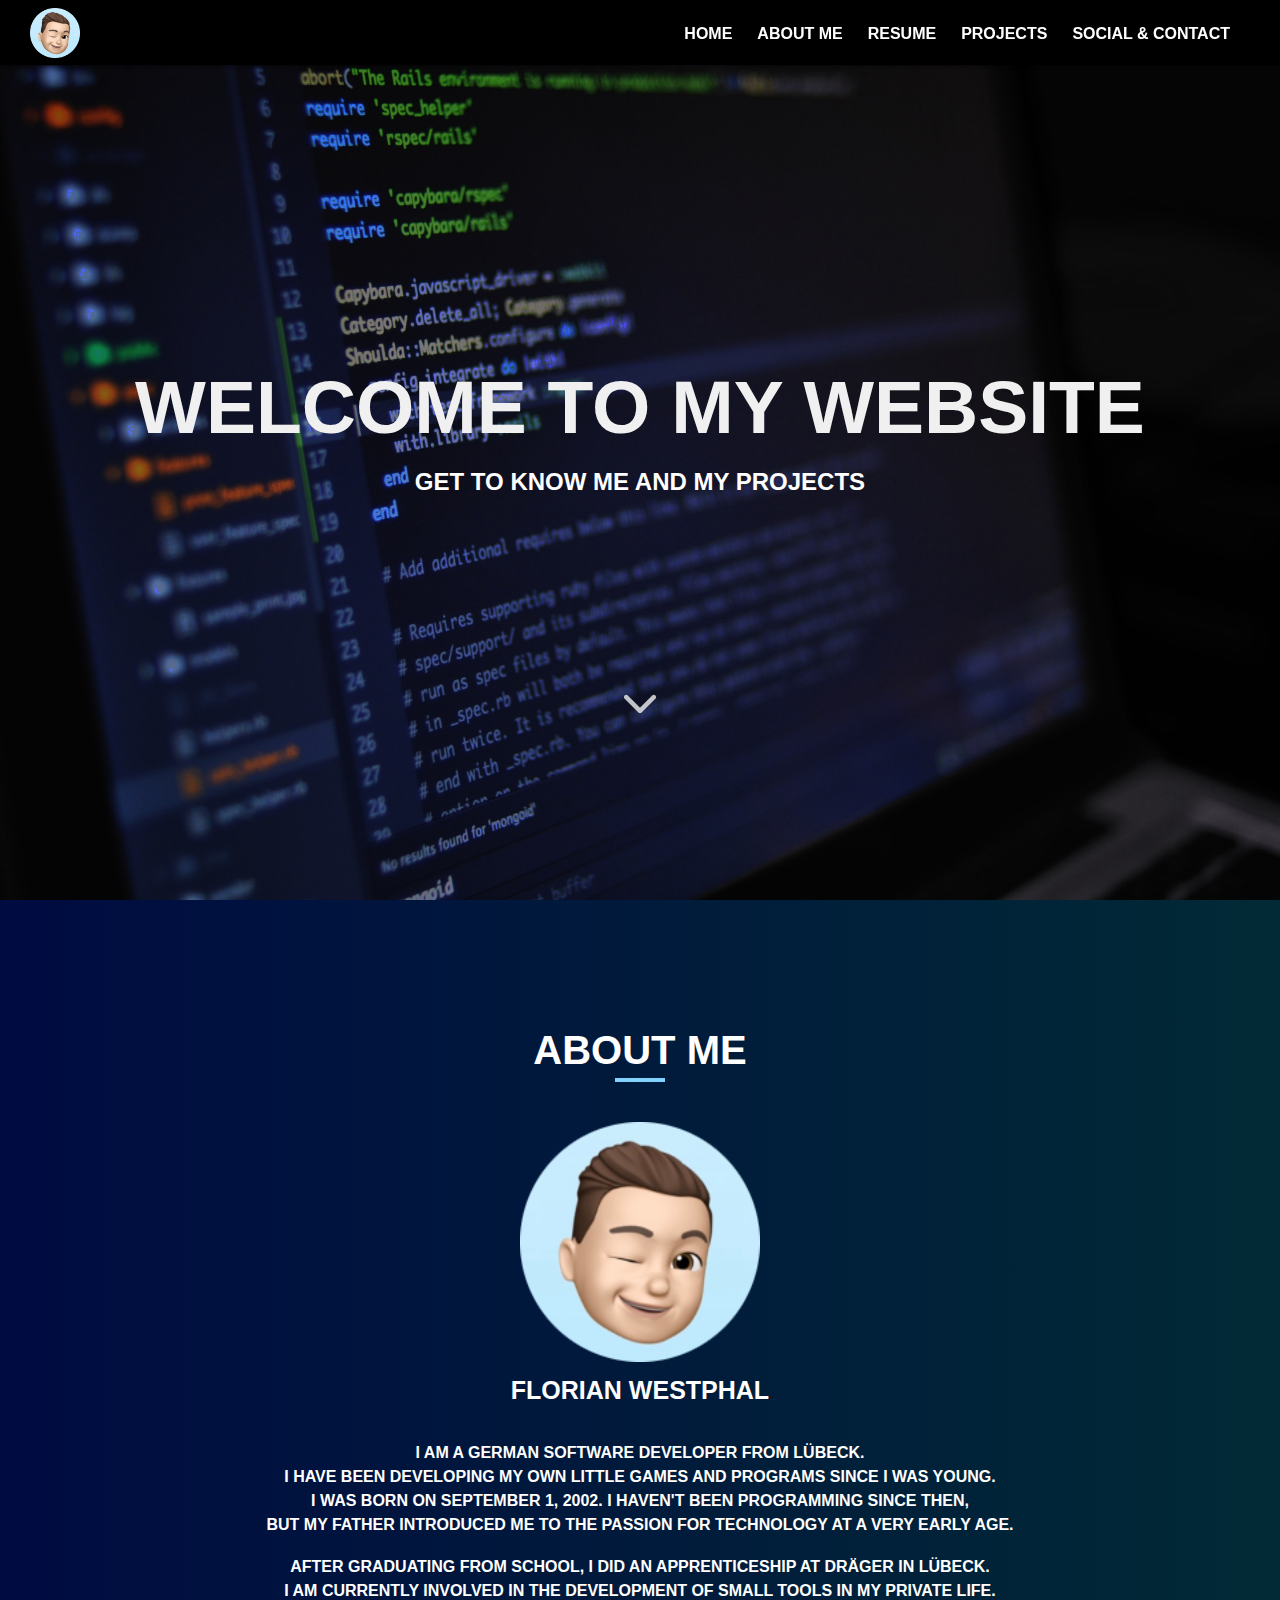
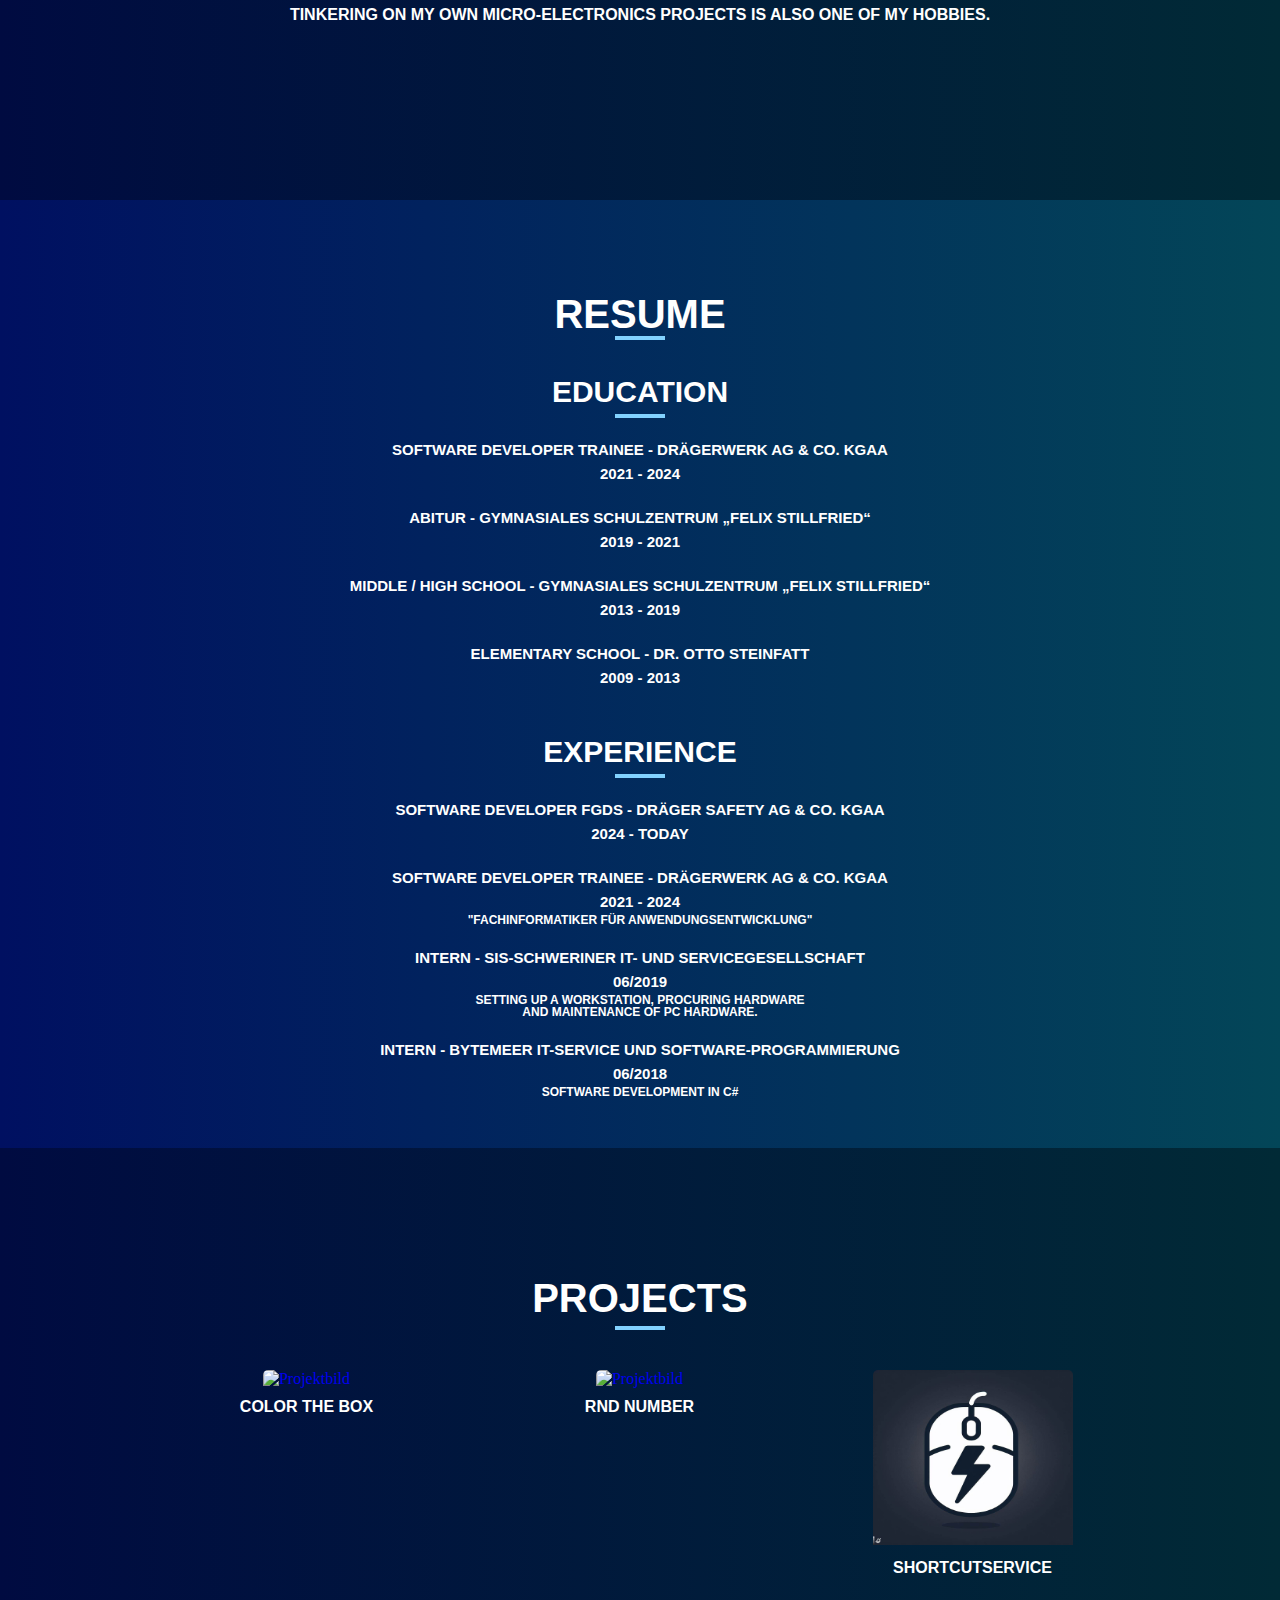
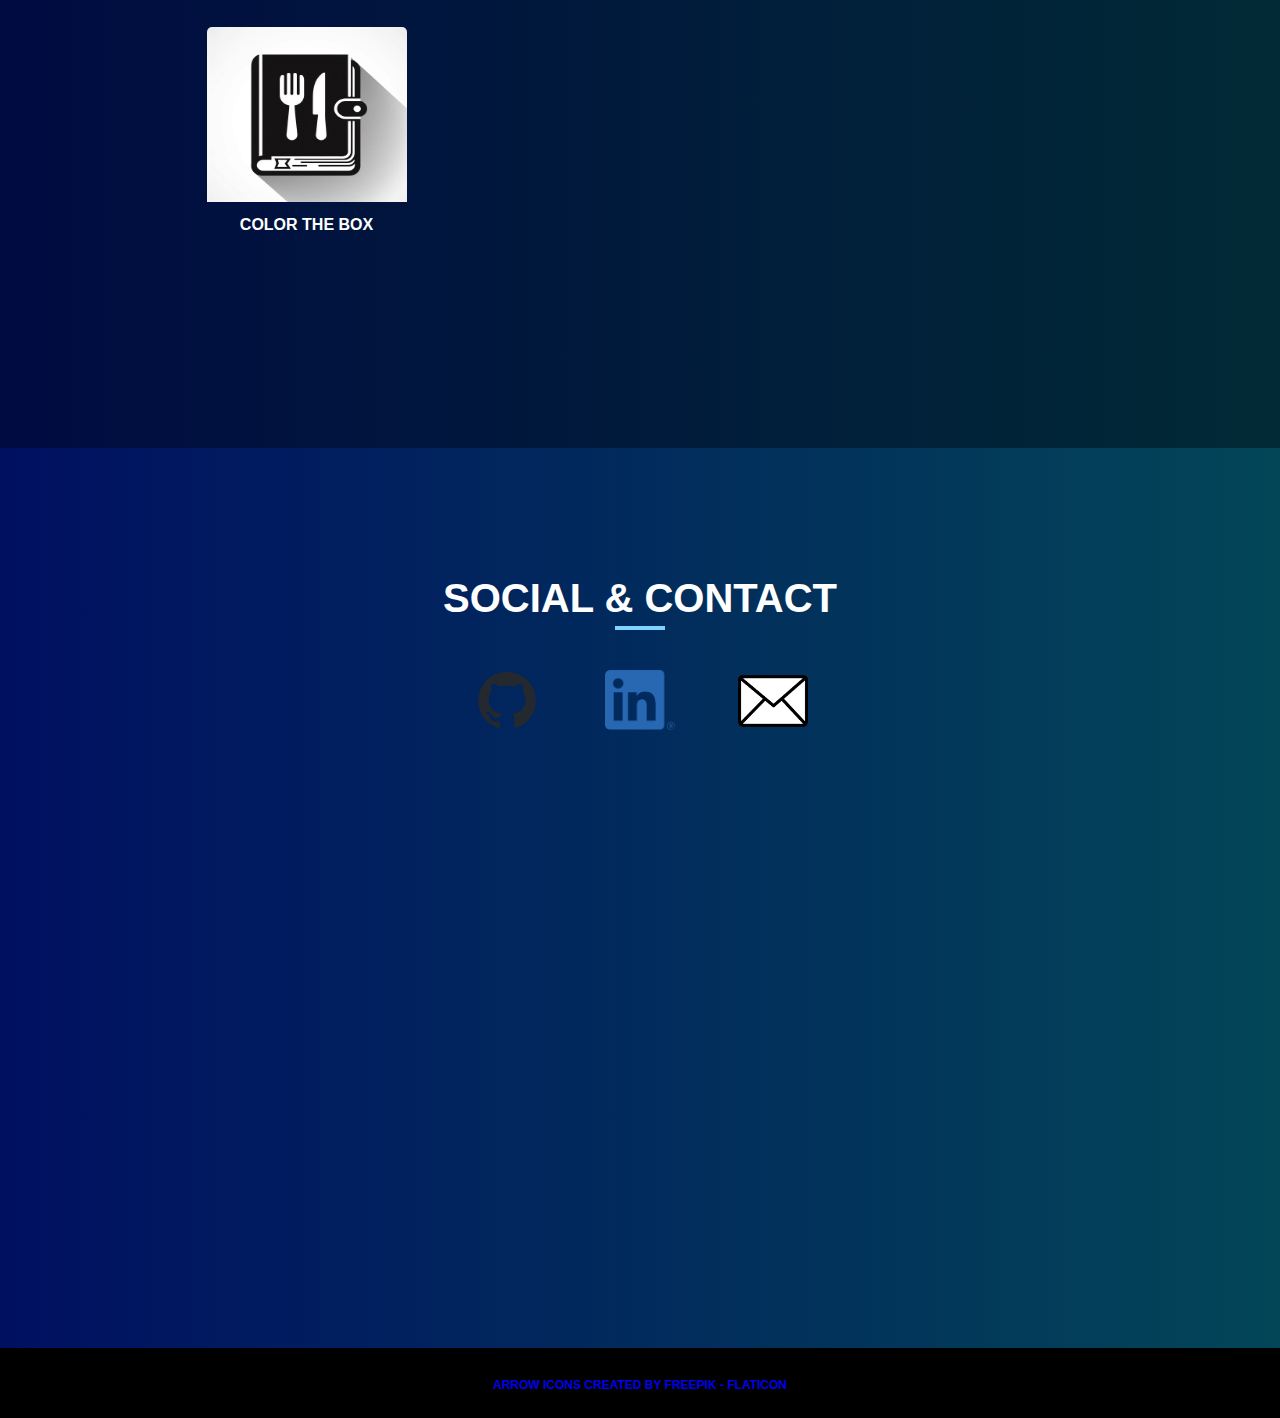
==== commit 9ef42c55: "adds cookbooq projekt without link" ====
--- a/index.html
+++ b/index.html
@@ -143,7 +143,12 @@
                         </a>
                         <p>ShortcutService</p>
                     </li>
-                    
+                    <li>
+                        <a href="">
+                            <img src="img/recipeBookIcon.png" alt="Projektbild">
+                        </a>
+                        <p>Color The Box</p>
+                    </li>
                 </ul>
             </div>
         </section>
--- a/style.css
+++ b/style.css
@@ -204,95 +204,11 @@
     margin: 10px auto 10px auto;
 }
 
-/* Skills ***************************************************/
-
-#skills{
+/* projects ***************************************************/
+
+#projects {
     background: rgb(0,11,65);
     background: linear-gradient(90deg, rgba(0,11,65,1) 0%, rgba(1,42,54,1) 100%);
-    line-height: 150%;
-}
-
-#skills hr {
-    width: 50px;
-    height: 4px;
-    border: 0px;
-    margin: 10px auto 40px auto;
-}
-
-#skills h4 {
-    font-size: 25px;
-    padding-bottom: 10px;
-}
-
-#skills ul li {
-    padding-bottom: 40px;
-}
-
-#progressbarC {
-    background: #333;
-    display:inline-block;
-    border-radius: 13px;
-    height: 20px;
-    width: 300px;
-    padding: 3px;
-    font-family: Arial;
-    font-weight: 600;
-}
-
-#progressbarC:after {
-    display: block;
-    background: rgb(130, 210, 255);
-    width: 75%;
-    height: 100%;
-    border-radius: 9px;
-    content: attr(value) '%';
-}
-
-#progressbarPython {
-    background: #333;
-    display:inline-block;
-    border-radius: 13px;
-    height: 20px;
-    width: 300px;
-    padding: 3px;
-    font-family: Arial;
-    font-weight: 600;
-}
-
-#progressbarPython:after {
-    display: block;
-    background: rgb(130, 210, 255);
-    width: 90%;
-    height: 100%;
-    border-radius: 9px;
-    content: attr(value) '%';
-}
-
-#progressbarArduino {
-    background: #333;
-    display:inline-block;
-    border-radius: 13px;
-    height: 20px;
-    width: 300px;
-    padding: 3px;
-    font-family: Arial;
-    font-weight: 600;
-}
-
-#progressbarArduino:after {
-    display: block;
-    background: rgb(130, 210, 255);
-    width: 50%;
-    height: 100%;
-    border-radius: 9px;
-    content: attr(value) '%';
-}
-
-/* projects ***************************************************/
-
-#projects {
-    background: rgb(0,16,97);
-    background: linear-gradient(90deg, rgba(0,16,97,1) 0%, rgba(3,70,88,1) 100%);
 }
 
 #articles {
@@ -327,8 +243,8 @@
 /* social ***************************************************/
 
 #social {
-    background: rgb(0,11,65);
-    background: linear-gradient(90deg, rgba(0,11,65,1) 0%, rgba(1,42,54,1) 100%);
+    background: rgb(0,16,97);
+    background: linear-gradient(90deg, rgba(0,16,97,1) 0%, rgba(3,70,88,1) 100%);
 }
 
 #social ul {
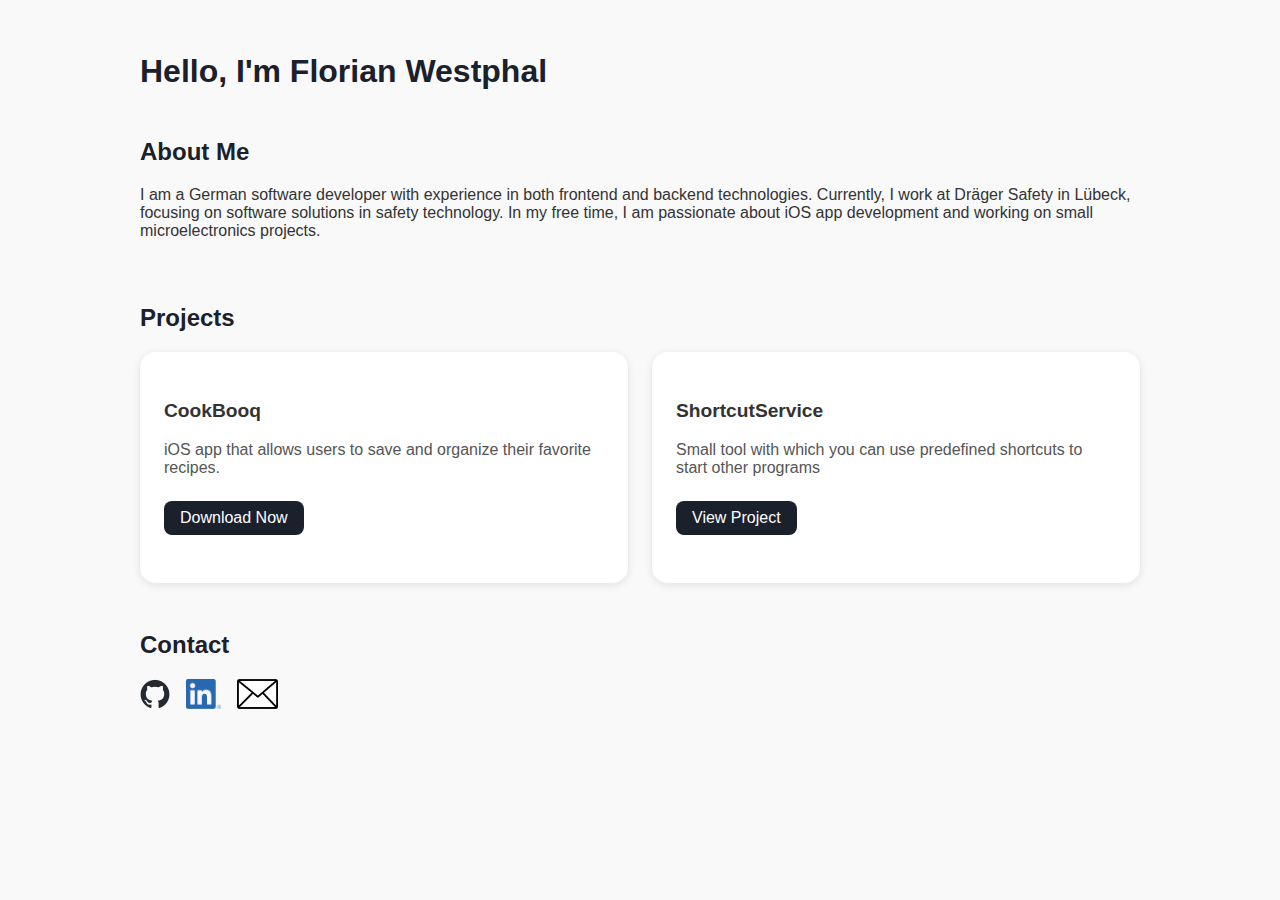
==== commit 93ddf3f7: "new Version" ====
--- a/index.html
+++ b/index.html
@@ -1,193 +1,56 @@
 <!DOCTYPE html>
-<html>
+<html lang="en">
+<head>
+  <meta charset="UTF-8">
+  <meta name="viewport" content="width=device-width, initial-scale=1.0">
+  <title>Portfolio - Florian Westphal</title>
+  <link rel="stylesheet" href="style.css">
+</head>
+<body>
+  <div class="container">
+    <section>
+      <h1>Hello, I'm Florian Westphal</h1>
+    </section>
 
-    <head>
-        <title>Florian Westphal</title>
-        <meta charset="utf-8">
-        <link rel="stylesheet" type="text/css" href="style.css">
-        <meta name="robots" content="noindex">
-    </head>
+    <section>
+      <h2>About Me</h2>
+      <p>I am a German software developer with experience in both frontend and backend technologies. Currently, I work at Dräger Safety in Lübeck, focusing on software solutions in safety technology. In my free time, I am passionate about iOS app development and working on small microelectronics projects.</p>
+    </section>
 
-    <body>
-        <!-------------Header-------------------------------------->
-        <header>
+    <section>
+      <h2>Projects</h2>
+      <div class="projects">
+        <div class="card">
+          <div class="project-details">
+            <h3>CookBooq</h3>
+            <p>iOS app that allows users to save and organize their favorite recipes.</p>
+            <a href="" target="_blank">Download Now</a>
+          </div>
+        </div>
+        <div class="card">
+          <div class="project-details">
+            <h3>ShortcutService</h3>
+            <p>Small tool with which you can use predefined shortcuts to start other programs</p>
+            <a href="https://github.com/Westi02/ShortcutService" target="_blank">View Project</a>
+          </div>
+        </div>
+      </div>
+    </section>
 
-            <div id="logo">
-                <a href="#">
-                    <img src="img/logo.png" alt="logo">
-                </a>
-            </div>
-
-            <nav>
-                <ul>
-                    <li><a href="#home">Home</a></li>
-                    <li><a href="#about">About Me</a></li>
-                    <li><a href="#resume">Resume</a></li>
-                    <li><a href="#projects">Projects</a></li>
-                    <li><a href="#social">Social & Contact</a></li>                    
-                </ul>
-            </nav>
-
-        </header>
-        
-        <!-------------Home-------------------------------------->
-
-        <section id="home">
-            <hr>
-            <h1>Welcome to my Website</h1>
-            <br>
-            <h2>Get to know me and my projects</h2>
-            <a href="#about">
-                <img src="img/arrow.png" alt="Pfeil">
-            </a>
-        </section>
-
-        <!-------------About-------------------------------------->
-
-        <section id="about">
-            <h3>About Me</h3>
-            <hr>
-            <img src="img/logo.png" alt="Bild">
-            <h4>Florian Westphal</h4>
-            <br>
-            <br>
-            <p> I am a German software developer from Lübeck. <br>
-                I have been developing my own little games and programs since I was young. <br>
-                I was born on September 1, 2002. I haven't been programming since then, <br>
-                but my father introduced me to the passion for technology at a very early age. <br>
-            </p>
-            <br>
-            <p>
-                After graduating from school, I did an apprenticeship at Dräger in Lübeck. <br>
-                I am currently involved in the development of small tools in my private life. <br>
-                Tinkering on my own micro-electronics projects is also one of my hobbies. <br>
-            </p>
-        </section>
-
-        <!-------------Resume-------------------------------------->
-
-        <section id="resume">
-            <h3>Resume</h3>
-            <hr>
-            
-            <ul>
-                <h4>Education</h4>
-                <hr>
-                <li>
-                    <h5>Software Developer Trainee - Drägerwerk AG & Co. KGaA</h5>
-                    <h6>2021 - 2024</h6>
-                </li>
-                <li>
-                    <h5>Abitur - Gymnasiales Schulzentrum „Felix Stillfried“</h5>
-                    <h6>2019 - 2021</h6>
-                </li>
-                <li>
-                    <h5>Middle / High School - Gymnasiales Schulzentrum „Felix Stillfried“</h5>
-                    <h6>2013 - 2019</h6>
-                </li>
-                <li>
-                    <h5>Elementary School - Dr. Otto Steinfatt</h5>
-                    <h6>2009 - 2013</h6>
-                </li>
-            </ul>
-            
-            <ul>
-                <h4>Experience</h4>
-                <hr>
-                 <li>
-                    <h5>Software Developer FGDS - Dräger Safety AG & Co. KGaA</h5>
-                    <h6>2024 - today</h6>
-                </li>
-                <li>
-                    <h5>Software Developer Trainee - Drägerwerk AG & Co. KGaA</h5>
-                    <h6>2021 - 2024</h6>
-                    <p>"Fachinformatiker für Anwendungsentwicklung"</p>
-                </li>
-                <li>
-                    <h5>Intern - SIS-Schweriner IT- und Servicegesellschaft</h5>
-                    <h6>06/2019</h6>
-                    <p>setting up a workstation, procuring hardware <br>
-                        and maintenance of PC hardware.
-                    </p>
-                </li>
-                <li>
-                    <h5>Intern - ByteMeer IT-Service und Software-Programmierung</h5>
-                    <h6>06/2018</h6>
-                    <p>Software development in C#</p>
-                </li>
-            </ul>
-        </section>
-
-        <!-------------projects-------------------------------------->
-
-        <section id="projects">
-            <h3>Projects</h3>
-            <hr>
-            <div id="articles">
-                <ul>
-                    <li>
-                        <a href="https://westi002.itch.io/color-the-box">
-                            <img src="https://img.itch.zone/aW1hZ2UvMjg3NTg2LzE0MDczMjQucG5n/315x250%23c/lHtg%2Bj.png" alt="Projektbild">
-                        </a>
-                        <p>Color The Box</p>
-                    </li>
-                    <li>
-                        <a href="https://westi002.itch.io/rnd-number">
-                            <img src="https://img.itch.zone/aW1nLzE2NDk0NDYucG5n/105x83%23/07%2BYwO.png" alt="Projektbild">
-                        </a>
-                        <p>Rnd Number</p>
-                    </li>
-                    <li>
-                        <a href="https://github.com/Westi02/ShortcutService">
-                            <img src="img/shortcutservice.png" alt="Projektbild">
-                        </a>
-                        <p>ShortcutService</p>
-                    </li>
-                    <li>
-                        <a href="">
-                            <img src="img/recipeBookIcon.png" alt="Projektbild">
-                        </a>
-                        <p>Color The Box</p>
-                    </li>
-                </ul>
-            </div>
-        </section>
-
-        <!-------------Social-------------------------------------->
-
-        <section id="social">
-            <h3>Social & Contact</h3>
-            <hr>
-            <div id="socialmedia">
-                <ul>
-                    <li>
-                        <a href="https://github.com/Westi02">
-                            <img id="github_icon" src="img/github.png" alt="Github">
-                        </a>
-                    </li>
-                    <li>
-                        <a href="https://www.linkedin.com/in/florian-westphal-61707525a">
-                            <img id="linkedIn_icon" src="img/LI-In-Bug.png" alt="LinkedIn">
-                        </a>
-                    </li>
-                    <li>
-                        <a href="mailto:mail@florianwestphal.de">
-                            <img id="mail_icon" src="img/mail.png" alt="Artikelbild">
-                        </a>
-                    </li>
-                    
-                </ul>
-            </div>
-        </section>
-
-        <!-------------Footer-------------------------------------->
-
-        <footer>
-            <p>
-                <a href="https://www.flaticon.com/free-icons/arrow" title="arrow icons">Arrow icons created by Freepik - Flaticon</a>
-            </p>
-        </footer>
-
-
-    </body>
+    <section>
+      <h2>Contact</h2>
+      <div class="social-links">
+        <a href="https://github.com/Westi02" target="_blank" class="social-link">
+            <img src="img/github.png" alt="GitHub Icon" class="github-icon">
+          </a>
+          <a href="https://www.linkedin.com/in/florian-westphal-61707525a/" target="_blank" class="social-link">
+            <img src="img/LI-In-Bug.png" alt="LinkedIn Icon" class="linkedin-icon">
+          </a>
+          <a href="mailto:mail@florianwestphal.de" target="_blank" class="social-link">
+            <img src="img/mail.png" alt="Email Icon" class="email-icon">
+          </a>
+      </div>
+    </section>
+  </div>
+</body>
 </html>
--- a/style.css
+++ b/style.css
@@ -1,304 +1,153 @@
-* {
-    margin:0;
-    padding:0;
+/* Allgemeine Einstellungen */
+body {
+    font-family: Arial, sans-serif;
+    margin: 0;
+    padding: 0;
+    background-color: #f9f9f9;
+    color: #333;
+}
+  
+.container {
+    max-width: 1000px;
+    margin: 0 auto;
+    padding: 2rem;
+}
+  
+h1, h2 {
+    color: #1a202c;
+}
+  
+/* Abstand zwischen 'About Me' und 'Projects' */
+section:nth-of-type(1) {
+    margin-bottom: 3rem; /* Erhöht den Abstand zwischen 'About Me' und 'Projects' */
 }
 
-/* Body ***************************************************/
-
-html, body {
-    margin: 0;
-    padding: 0;
-    height: 100%;
-    text-align: center;
+/* Abstand zwischen 'About Me' und 'Projects' */
+section:nth-of-type(2) {
+    margin-bottom: 4rem; /* Erhöht den Abstand zwischen 'About Me' und 'Projects' */
 }
 
-section{
-    min-height: 100%;
+/* Abstand zwischen 'Projects' und 'Contact' */
+section:nth-of-type(3) {
+    margin-bottom: 6rem; /* Erhöht den Abstand zwischen 'Projects' und 'Contact' */
+}
+  
+/* Projekte */
+.projects {
+    display: grid;
+    grid-template-columns: repeat(auto-fit, minmax(300px, 1fr));
+    gap: 1.5rem;
+    margin-top: 1rem;
 }
 
-a {
+/* Projektkarten */
+.card {
+  background-color: #fff;
+  border-radius: 16px;
+  box-shadow: 0 2px 8px rgba(0, 0, 0, 0.1);
+  padding: 1.5rem;
+  transition: transform 0.2s;
+  display: flex;
+  align-items: center;
+  justify-content: flex-start;
+  text-align: left; /* Links ausgerichteter Text */
+  height: 100%; /* Stellt sicher, dass die Karte die gesamte Höhe einnimmt */
+}
+
+/* Container für das Projekt-Icon */
+.project-icon-container {
+  display: flex;
+  align-items: center;
+  justify-content: center;
+  height: 100%; /* Skalierung der Icons über die gesamte Höhe */
+  margin-right: 1rem;
+}
+
+/* Projekt-Icon */
+.project-icon {
+  width: 50px; /* Optimierte Icon-Größe */
+  height: 50px;
+  object-fit: contain; /* Skaliert das Icon korrekt */
+  margin-right: 1rem;
+}
+
+/* Projekt-Details */
+.project-details {
+  display: block;
+  flex: 1; /* Lässt den Textbereich den verbleibenden Platz einnehmen */
+}
+
+.card h3 {
+    margin-top: 0;
+    font-size: 1.2rem;
+    color: #333;
+}
+  
+.card p {
+    color: #555;
+    font-size: 1rem;
+    margin: 0.5rem 0;
+}
+  
+.card a {
+    display: inline-block;
+    margin-top: 1rem;
+    padding: 0.5rem 1rem;
+    background-color: #1a202c;
+    color: white;
+    text-decoration: none;
+    border-radius: 8px;
+    font-size: 1rem;
+}
+  
+.card a:hover {
+    background-color: #2d3748;
+}
+  
+/* Kontakt - Icons */
+.social-links {
+    display: flex;
+    justify-content: flex-start; /* Icons horizontal ausrichten */
+    gap: 1rem; /* Abstand zwischen den Icons */
+}
+  
+.social-link {
+    display: inline-block;
     text-decoration: none;
 }
 
-li {
-    list-style-type: none;
+/* GitHub Icon */
+.github-icon {
+    width: 30px;
+    height: 30px;
 }
 
-h1, h2, h3, h4, h5, h6, p {
-    font-family: Arial, Helvetica, sans-serif;
-    font-weight: 600;
-    color: white;
-    text-transform: uppercase;
+/* LinkedIn Icon */
+.linkedin-icon {
+    width: 35px;
+    height: 30px;
 }
 
-h3 {
-    font-size: 40px;
-    padding-top: 10%;
-    margin-bottom: 5px;
+/* Email Icon */
+.email-icon {
+    width: 41px;
+    height: 30px;
 }
 
-hr {
-    width: 50px;
-    height: 4px;
-    background: rgb(130, 210, 255);
-    border: 0px;
-    margin: 0 auto 40px auto;
+.social-links a:hover img {
+    opacity: 0.8; /* Optionale Hover-Transparenz */
 }
 
-#logo, li, img, .button{
-    transition: all 300ms;
-    -webkit-transition: all 300ms;
-    -moz-transition: all 300ms;
-    -o-transition: all 300ms;
-}
+/* Responsive Anpassungen für kleinere Bildschirme */
+@media (max-width: 768px) {
+  .projects {
+    grid-template-columns: 1fr !important; /* Erzwinge die Karten untereinander */
+    padding: 0 1rem; /* Füge ein bisschen Abstand für den Container hinzu */
+  }
 
-/* Header ***************************************************/
- 
-header {
-    width: 100%;
-    height: 65px;
-    position: fixed;
-    top: 0;
-    left: 0;
-    background: black;
-    box-shadow: 0px 1px 3px rgba(0, 0, 0, 0.5);
-    z-index: 1000;
-}
-
-#logo {
-    width: 50px;
-    float: left;
-    margin: 8px 0px 0px 30px;
-}
-
-#logo:hover {
-    opacity: 0.5;
-}
-
-#logo img {
-    width: 100%;
-}
-
-header nav {
-    float: right;
-    margin: 25px 50px 0px 0px;
-}
-
-header nav ul li {
-    float: left;
-    margin-left: 25px;
-}
-
-header nav ul li a {
-    font-family: Arial, Helvetica, sans-serif;
-    font-weight: 600;
-    color: white;
-    font-size: 16px;
-    text-transform: uppercase;
-}
-
-/* Home ***************************************************/
-
-#home {
-    background: url(img/banner.jpg);
-    background-position: center, center;
-    background-size: cover;
-    background-attachment: fixed;
-}
-
-#home h1 {
-    margin: 40vh auto 0px auto;
-    font-size: 75px;
-    color: #f0f0f0;
-}
-
-#home img {
-    width: 32px;
-    margin-top: 15%;
-    opacity: 0.75;
-}
-
-#home img:hover {
-    opacity: 1;
-}
-
-/* About ***************************************************/
-
-#about{
-    background: rgb(0,11,65);
-    background: linear-gradient(90deg, rgba(0,11,65,1) 0%, rgba(1,42,54,1) 100%);
-}
-
-#about img {
-    width: 240px;
-}
-
-#about img:hover {
-    transform: scale(1.1);
-    -webkit-transform: scale(1.1);
-    -moz-transform: scale(1.1);
-    -o-transform: scale(1.1);
-}
-
-#about h4 {
-    margin-top: 10px;
-    font-size: 25px;
-}
-
-#about p {
-    width: 800px;
-    margin: 0 auto 0 auto;
-    line-height: 150%;
-}
-
-/* Resume ***************************************************/
-
-#resume{
-    background: rgb(0,16,97);
-    background: linear-gradient(90deg, rgba(0,16,97,1) 0%, rgba(3,70,88,1) 100%);
-    line-height: 150%;
-}
-
-#resume h3 {
-    font-size: 40px;
-    padding-top: 8%;
-    margin-bottom: 5px;
-}
-
-#resume h4 {
-    font-size: 30px;
-}
-
-#resume h5 {
-    font-size: 15px;
-}
-
-#resume h6 {
-    font-size: 15px;
-}
-
-#resume p {
-    font-size: 12px;
-    line-height: 100%;
-}
-
-#resume ul li {
-    padding: 10px;
-}
-
-#resume ul {
-    padding-bottom: 40px;
-}
-
-#resume hr {
-    width: 50px;
-    height: 4px;
-    border: 0px;
-    margin: 10px auto 40px auto;
-}
-
-#resume ul hr {
-    width: 50px;
-    height: 4px;
-    border: 0px;
-    margin: 10px auto 10px auto;
-}
-
-/* projects ***************************************************/
-
-#projects {
-    background: rgb(0,11,65);
-    background: linear-gradient(90deg, rgba(0,11,65,1) 0%, rgba(1,42,54,1) 100%);
-}
-
-#articles {
-    width: 1000px;
-    margin: 0 auto 0 auto;
-}
-
-#projects ul {
-    padding: 0;
-}
-
-#projects ul li {
-    width: 33.3%;
-    float: left;
-    margin-bottom: 50px;
-}
-
-#projects ul li:hover {
-    transform: scale(1.1);
-    -webkit-transform: scale(1.1);
-    -moz-transform: scale(1.1);
-    -o-transform: scale(1.1);
-}
-
-#projects img {
-    width: 200px;
-    height: 175px;
-    border-radius: 5px;
-    padding-bottom: 10px;
-}
-
-/* social ***************************************************/
-
-#social {
-    background: rgb(0,16,97);
-    background: linear-gradient(90deg, rgba(0,16,97,1) 0%, rgba(3,70,88,1) 100%);
-}
-
-#social ul {
-    padding: 0;
-}
-
-#social ul li {
-    width: 33.3%;
-    float: left;
-    margin-bottom: 20px;
-}
-
-#social img:hover {
-    transform: scale(1.1);
-    -webkit-transform: scale(1.1);
-    -moz-transform: scale(1.1);
-    -o-transform: scale(1.1);
-    box-shadow: 0px 5px 5px rgba(0, 0, 0, 0.5);
-}
-
-#linkedIn_icon {
-    width: 70.5px;
-    height: 60px;
-    border-radius: 5px;
-}
-
-#github_icon {
-    width: 60px;
-    height: 60px;
-    border-radius: 5px;
-}
-
-#mail_icon {
-    width: 70px;
-    height: 52px;
-    border-radius: 5px;
-    padding-top: 5px;
-}
-
-#socialmedia{
-    width: 400px;
-    margin: 0 auto 0 auto;
-}
-
-/* Footer ***************************************************/
-
-footer {
-    width: 100%;
-    height: 70px;
-    background-color: Black;
-}
-
-footer p {
-    font-size: 12px;
-    color: white;
-    padding-top: 30px;
-}
+  .card {
+    padding: 1rem; /* Weniger Padding für kleine Bildschirme */
+    margin-bottom: 1rem; /* Mehr Abstand zwischen den Karten */
+    height: auto; /* Verhindert das Überlappen, Karten passen sich der Größe an */
+  }
+}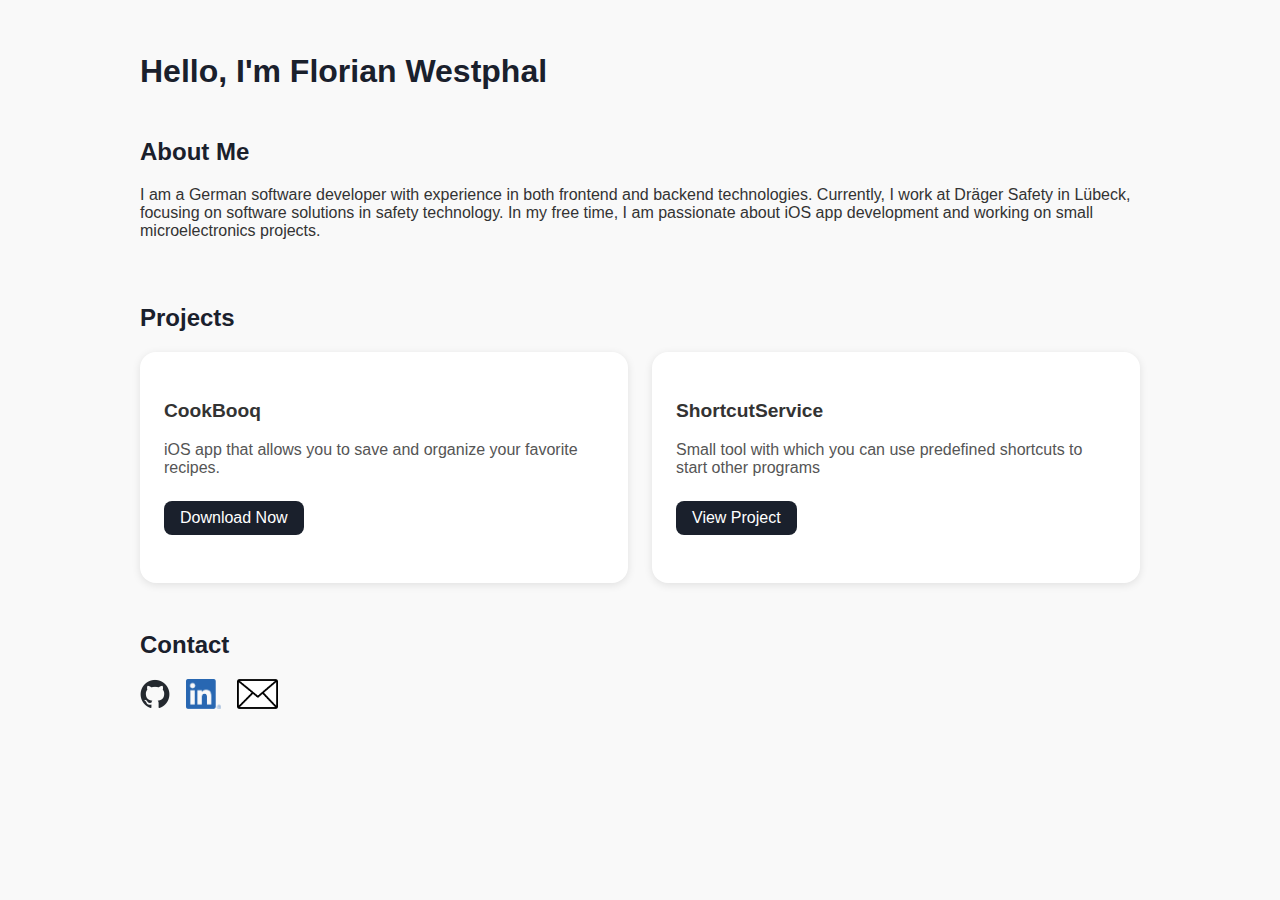
==== commit 9f3b765d: "small text changes" ====
--- a/index.html
+++ b/index.html
@@ -23,7 +23,7 @@
         <div class="card">
           <div class="project-details">
             <h3>CookBooq</h3>
-            <p>iOS app that allows users to save and organize their favorite recipes.</p>
+            <p>iOS app that allows you to save and organize your favorite recipes.</p>
             <a href="" target="_blank">Download Now</a>
           </div>
         </div>
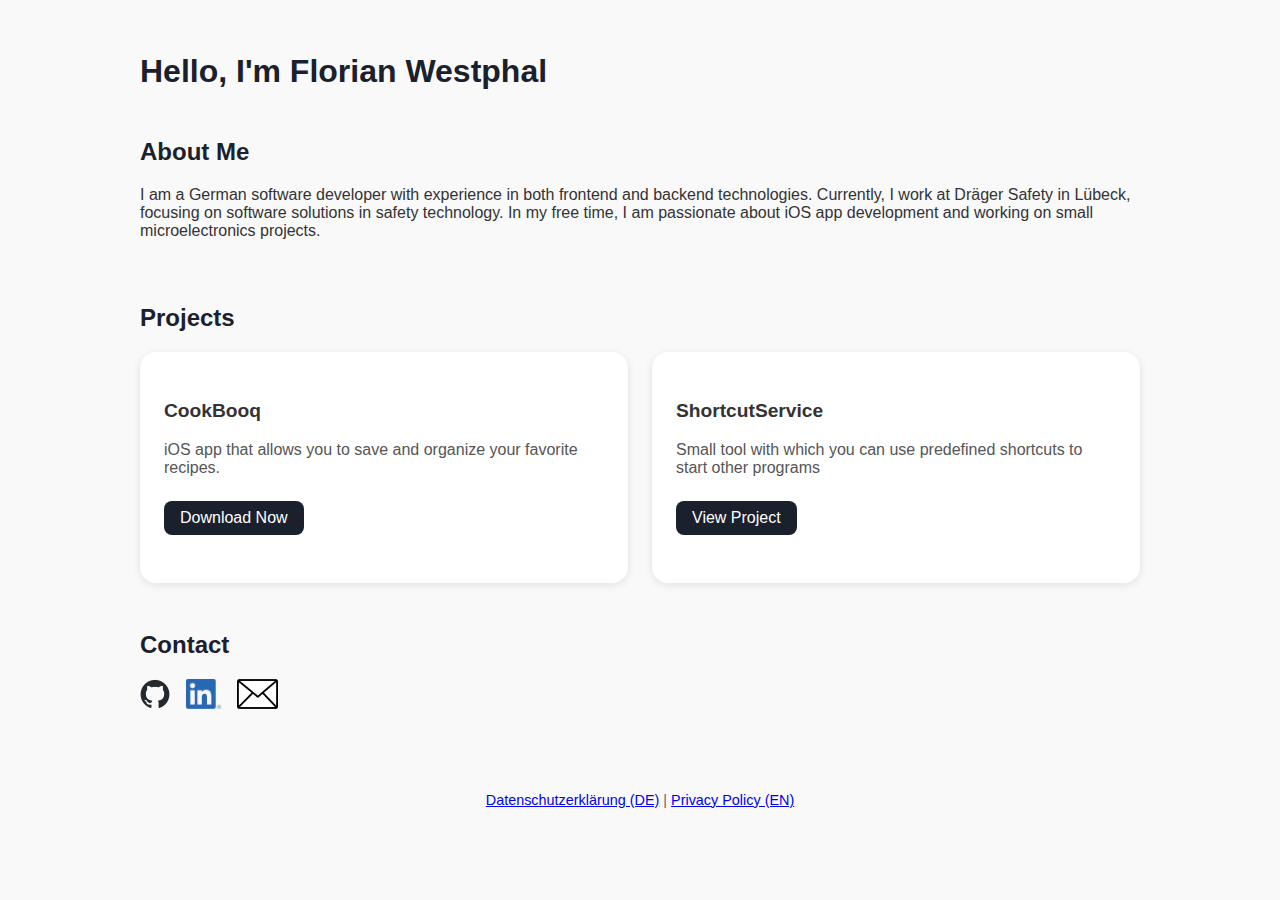
==== commit d0135276: "datenschutzerklärung" ====
--- a/index.html
+++ b/index.html
@@ -52,5 +52,11 @@
       </div>
     </section>
   </div>
+  <footer style="text-align: center; padding: 2rem 0; font-size: 0.9rem; color: #666;">
+    <p>
+      <a href="datenschutz.html" target="_blank">Datenschutzerklärung (DE)</a> |
+      <a href="privacypolicy.html" target="_blank">Privacy Policy (EN)</a>
+    </p>
+  </footer>
 </body>
 </html>
